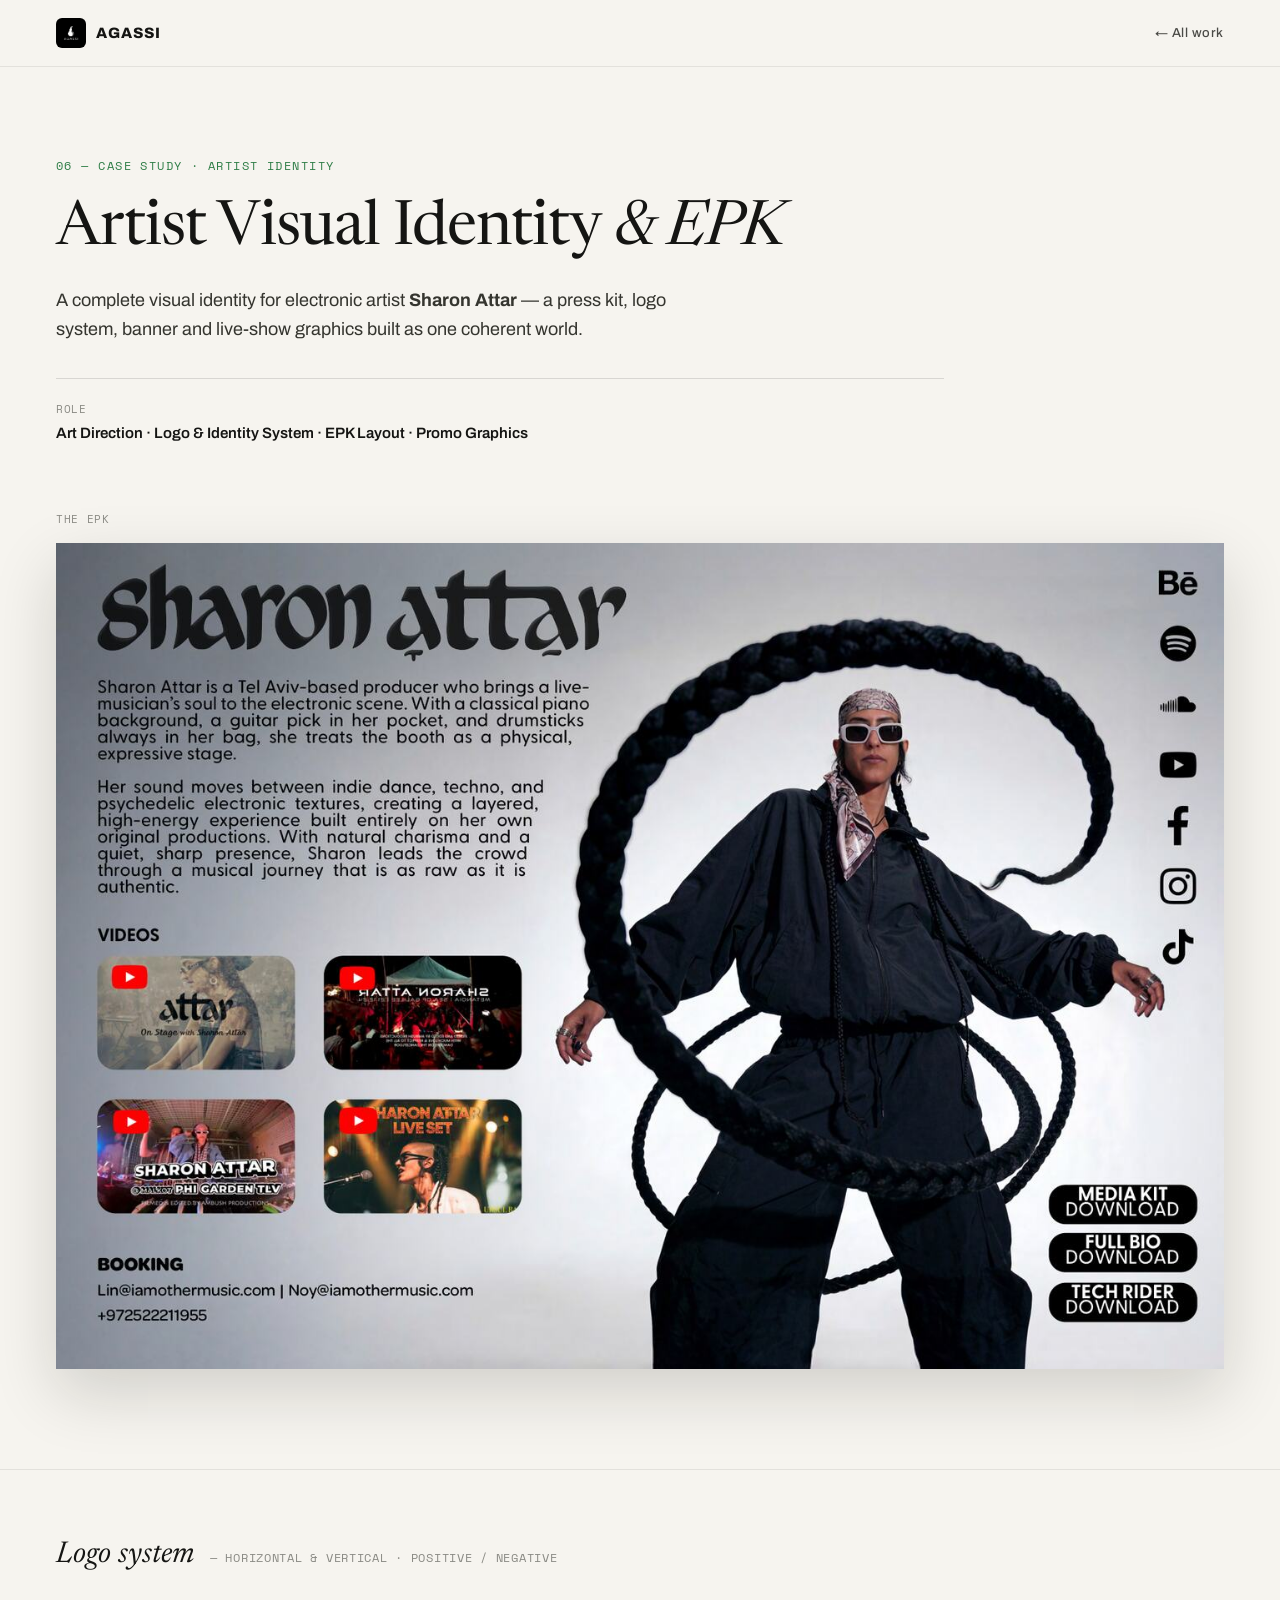
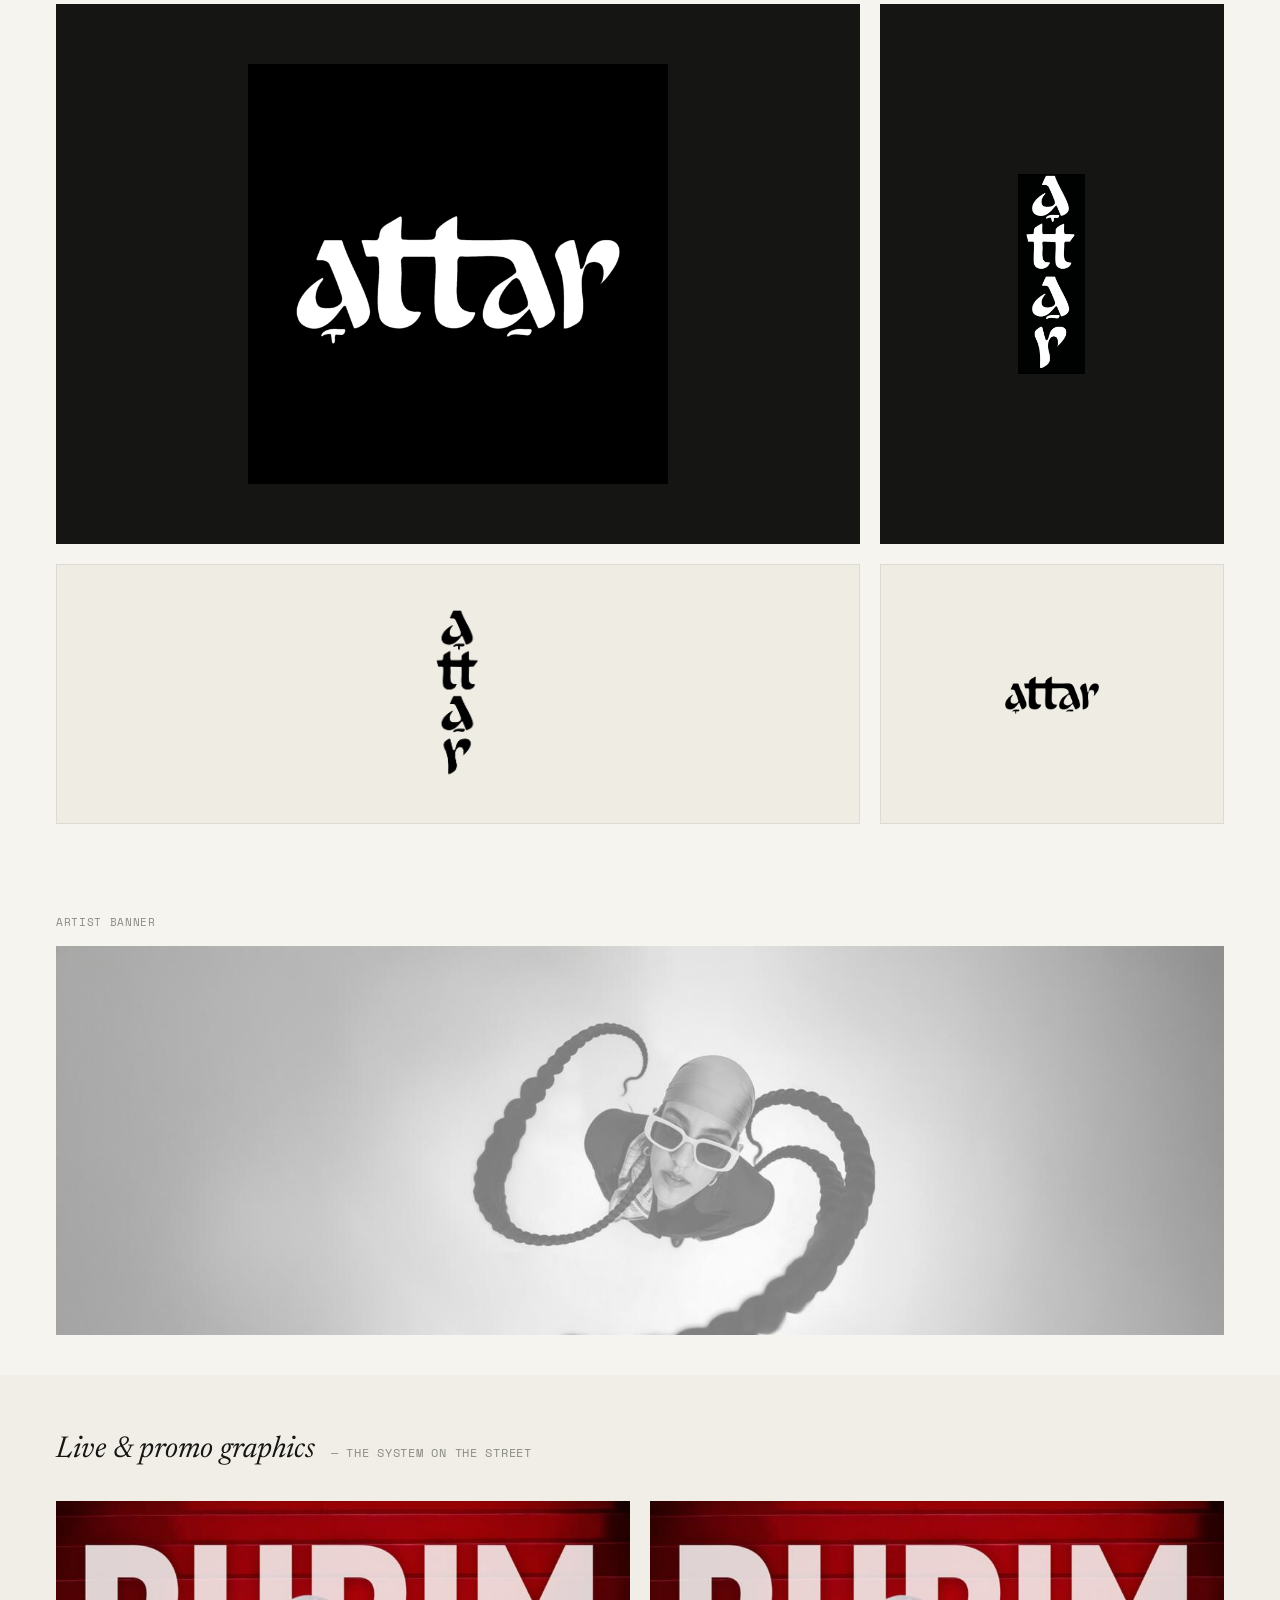
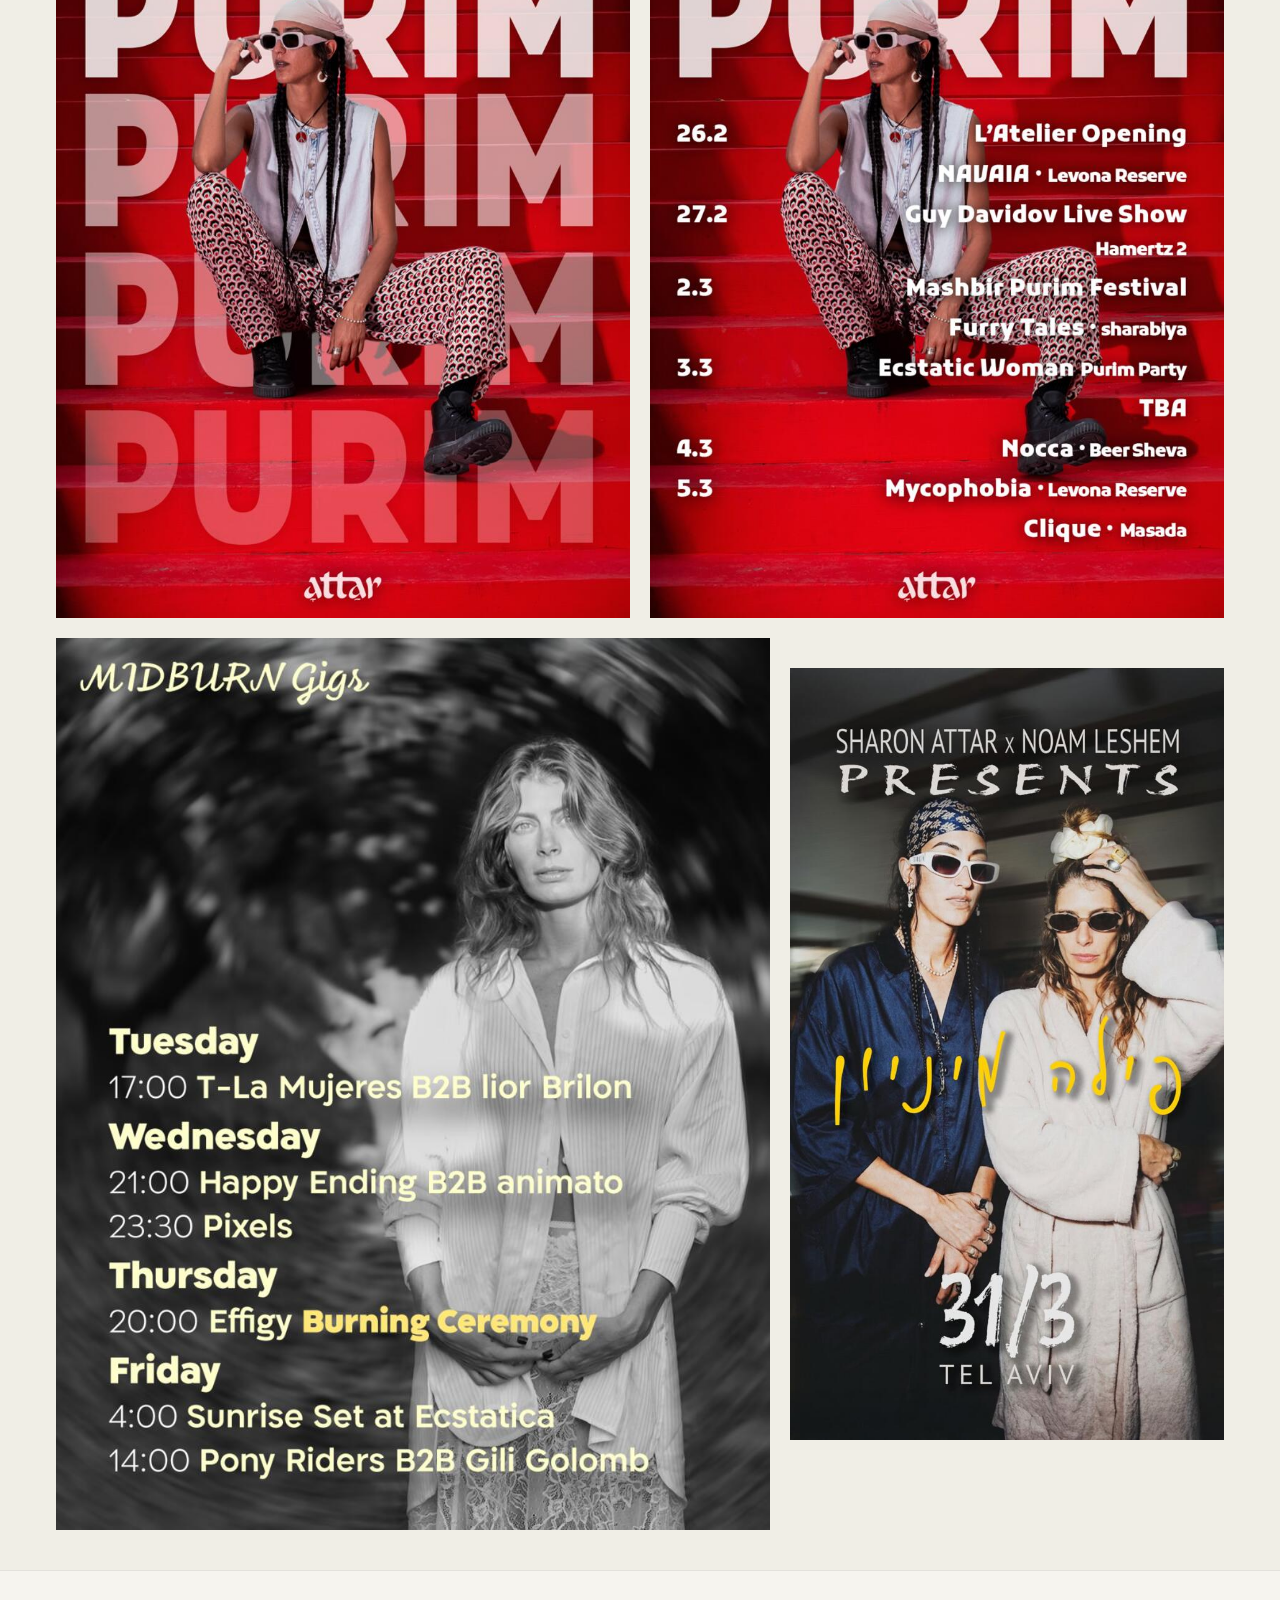
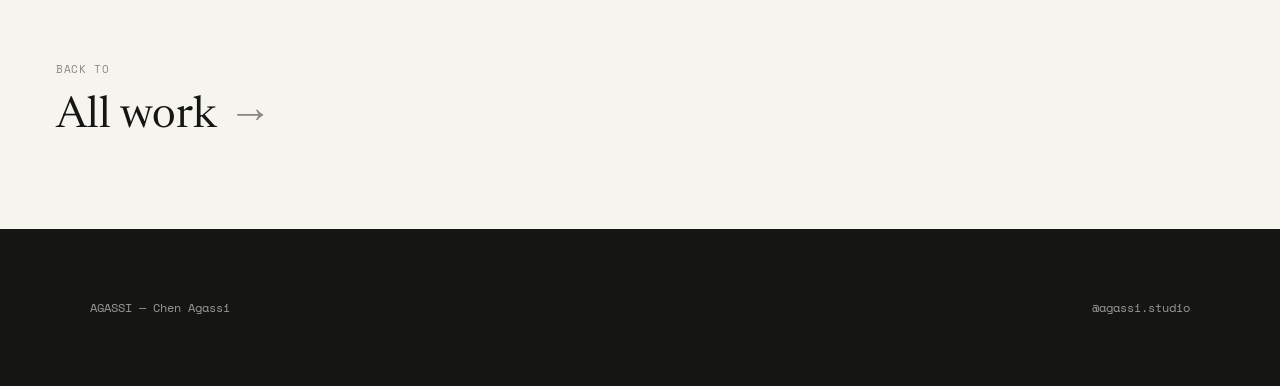
==== artist-epk.html @ 50f13447 "Full site rebuild from approved Claude Design handoff: new multi-page structure (Home, AGASSI World," ====
<!DOCTYPE html>
<html lang="en">
<head>
<meta charset="utf-8">
<meta name="viewport" content="width=device-width, initial-scale=1">
<title>Artist Visual Identity &amp; EPK — AGASSI | Chen Agassi</title>
<meta name="description" content="A complete visual identity for electronic artist Sharon Attar — press kit, logo system, banner and live-show graphics.">
<meta property="og:title" content="Artist Visual Identity & EPK — AGASSI">
<meta property="og:description" content="A complete visual identity for electronic artist Sharon Attar.">
<meta property="og:type" content="website">
<meta property="og:image" content="assets/artist_epk_main.jpg">
<meta name="twitter:card" content="summary_large_image">
<link rel="icon" href="assets/agassi_logo.png">
<link rel="preconnect" href="https://fonts.googleapis.com">
<link rel="preconnect" href="https://fonts.gstatic.com" crossorigin>
<link href="https://fonts.googleapis.com/css2?family=Archivo:wght@400;500;600;700;800&family=Newsreader:ital,opsz,wght@0,6..72,400;0,6..72,500;1,6..72,400;1,6..72,500&family=Space+Mono:wght@400;700&display=swap" rel="stylesheet">
<style>
  * { box-sizing: border-box; }
  html { scroll-behavior: smooth; }
  body { margin: 0; background: #f6f4ef; color: #151513; font-family: 'Archivo', sans-serif; -webkit-font-smoothing: antialiased; }
  a { color: #151513; text-decoration: none; }
  a:hover { color: #2e7d46; }
  img { display: block; max-width: 100%; }

  @media (max-width: 900px) {
    section, .hdr { padding-left: 28px !important; padding-right: 28px !important; }
  }
  @media (max-width: 700px) {
    section, .hdr { padding-left: 20px !important; padding-right: 20px !important; }
    .g { grid-template-columns: 1fr !important; gap: 16px !important; }
    h1 { font-size: clamp(32px, 9vw, 44px) !important; }
  }
</style>
</head>
<body>

<div style="position: relative; width: 100%; overflow-x: hidden; background: #f6f4ef;">
  <div class="hdr" style="position: sticky; top: 0; z-index: 50; display: flex; align-items: center; justify-content: space-between; padding: 18px 56px; background: rgba(246,244,239,0.86); backdrop-filter: blur(6px); border-bottom: 1px solid rgba(0,0,0,0.08);">
    <a href="index.html" style="display: flex; align-items: center; gap: 10px;">
      <img src="assets/agassi_logo.png" alt="AGASSI" style="width: 30px; height: 30px; object-fit: cover; border-radius: 6px;">
      <span style="font-family:'Archivo'; font-weight: 800; font-size: 15px; letter-spacing: 0.06em;">AGASSI</span>
    </a>
    <a href="index.html" style="font-family:'Archivo'; font-size: 13px; font-weight:500; letter-spacing: 0.04em; color: #4a4a46;">← All work</a>
  </div>

  <!-- TITLE -->
  <section style="padding: 90px 56px 50px; max-width: 1000px;">
    <div style="font-family:'Space Mono',monospace; font-size: 12px; letter-spacing: 0.12em; text-transform: uppercase; color: #2e7d46; margin-bottom: 24px;">06 — Case Study · Artist Identity</div>
    <h1 style="margin: 0 0 26px; font-family:'Newsreader',serif; font-size: 62px; line-height: 1.0; font-weight: 400; letter-spacing: -0.015em;">Artist Visual Identity <span style="font-style:italic;">&amp; EPK</span></h1>
    <p style="font-family:'Archivo'; font-size: 18px; line-height: 1.6; color: #35352f; max-width: 640px; margin: 0 0 34px; font-weight:400;">A complete visual identity for electronic artist <strong style="font-weight:700;">Sharon Attar</strong> — a press kit, logo system, banner and live-show graphics built as one coherent world.</p>
    <div style="border-top: 1px solid rgba(0,0,0,0.12); padding-top: 22px;">
      <div style="font-family:'Space Mono',monospace; font-size: 11px; color: #8a8a84; letter-spacing:.06em; margin-bottom: 8px;">ROLE</div>
      <div style="font-family:'Archivo'; font-size: 15px; font-weight:600;">Art Direction · Logo &amp; Identity System · EPK Layout · Promo Graphics</div>
    </div>
  </section>

  <!-- EPK — MAIN ASSET -->
  <section style="padding: 20px 56px 40px;">
    <div style="font-family:'Space Mono',monospace; font-size: 11px; color:#8a8a84; letter-spacing:.06em; margin-bottom: 16px;">THE EPK</div>
    <img src="assets/artist_epk_main.jpg" alt="Sharon Attar EPK" style="width: 100%; box-shadow: 0 24px 60px rgba(20,20,15,0.16);">
  </section>

  <!-- LOGO SYSTEM -->
  <section style="padding: 70px 56px 40px; border-top: 1px solid rgba(0,0,0,0.08); margin-top: 60px;">
    <div style="display:flex; align-items:baseline; gap:16px; margin-bottom: 34px;">
      <div style="font-family:'Newsreader',serif; font-style:italic; font-size: 30px; color:#151513;">Logo system</div>
      <div style="font-family:'Space Mono',monospace; font-size: 12px; color:#8a8a84; letter-spacing:.06em;">— HORIZONTAL &amp; VERTICAL · POSITIVE / NEGATIVE</div>
    </div>
    <div class="g" style="display: grid; grid-template-columns: 1.4fr 0.6fr; gap: 20px;">
      <div style="background:#151513; display:flex; align-items:center; justify-content:center; padding:60px; min-height:260px;">
        <img src="assets/artist_logo_h_white.png" alt="Attar logo — white on black" style="width: 62%; max-width: 420px;">
      </div>
      <div style="background:#151513; display:flex; align-items:center; justify-content:center; padding:44px; min-height:260px;">
        <img src="assets/artist_logo_v_white.png" alt="Attar logo vertical — white on black" style="height: 200px;">
      </div>
      <div style="background:#efece4; border:1px solid rgba(0,0,0,0.08); display:flex; align-items:center; justify-content:center; padding:44px; min-height:220px;">
        <img src="assets/artist_logo_v_black.png" alt="Attar logo vertical — black" style="height: 170px;">
      </div>
      <div style="background:#efece4; border:1px solid rgba(0,0,0,0.08); display:flex; align-items:center; justify-content:center; padding:60px; min-height:220px;">
        <img src="assets/artist_logo_h_black.png" alt="Attar logo — black" style="width: 55%; max-width: 360px;">
      </div>
    </div>
  </section>

  <!-- BANNER -->
  <section style="padding: 50px 56px 40px;">
    <div style="font-family:'Space Mono',monospace; font-size: 11px; color:#8a8a84; letter-spacing:.06em; margin-bottom: 16px;">ARTIST BANNER</div>
    <img src="assets/artist_banner.jpg" alt="Sharon Attar banner" style="width: 100%;">
  </section>

  <!-- GIG GRAPHICS -->
  <section style="padding: 60px 56px 40px; background:#f0eee6;">
    <div style="display:flex; align-items:baseline; gap:16px; margin-bottom: 36px;">
      <div style="font-family:'Newsreader',serif; font-style:italic; font-size: 30px; color:#151513;">Live &amp; promo graphics</div>
      <div style="font-family:'Space Mono',monospace; font-size: 12px; color:#8a8a84; letter-spacing:.06em;">— THE SYSTEM ON THE STREET</div>
    </div>
    <!-- Purim pair (key visual + its schedule) -->
    <div class="g" style="display: grid; grid-template-columns: 1fr 1fr; gap: 20px; margin-bottom: 20px;">
      <img src="assets/artist_purim_key.jpg" alt="Purim key visual" style="width: 100%; aspect-ratio:4/5; object-fit: cover;">
      <img src="assets/artist_purim_schedule.jpg" alt="Purim gigs schedule" style="width: 100%; aspect-ratio:4/5; object-fit: cover;">
    </div>
    <!-- Midburn (b&w) + Noam Leshem (story 9:16), different scale -->
    <div class="g" style="display: grid; grid-template-columns: 1.15fr 0.7fr; gap: 20px; align-items: start;">
      <img src="assets/artist_midburn_schedule.jpg" alt="Midburn gigs schedule" style="width: 100%; aspect-ratio:4/5; object-fit: cover;">
      <img src="assets/artist_noam_poster.jpg" alt="Sharon Attar × Noam Leshem poster" style="width: 100%; aspect-ratio:9/16; object-fit: cover; margin-top: 30px;">
    </div>
  </section>

  <a href="index.html" style="display:block; padding: 90px 56px; border-top: 1px solid rgba(0,0,0,0.08);">
    <div style="display:flex; align-items:center; justify-content:space-between; flex-wrap:wrap; gap:16px;">
      <div><div style="font-family:'Space Mono',monospace; font-size:11px; color:#8a8a84; letter-spacing:.06em; margin-bottom:10px;">BACK TO</div><div style="font-family:'Newsreader',serif; font-size:44px; color:#151513;">All work <span style="font-style:italic; color:#8a8a84;">→</span></div></div>
    </div>
  </a>
  <section style="padding: 70px 56px; background:#151513; color:#f6f4ef;">
    <div style="max-width:1100px; margin:0 auto; display: flex; justify-content: space-between; align-items: center; font-family:'Space Mono',monospace; font-size: 12px; color: #9a9a92; flex-wrap: wrap; gap: 12px;"><span>AGASSI — Chen Agassi</span><a href="https://www.instagram.com/agassi.studio/" target="_blank" rel="noopener" style="color:#9a9a92;">@agassi.studio</a></div>
  </section>
</div>
</body>
</html>
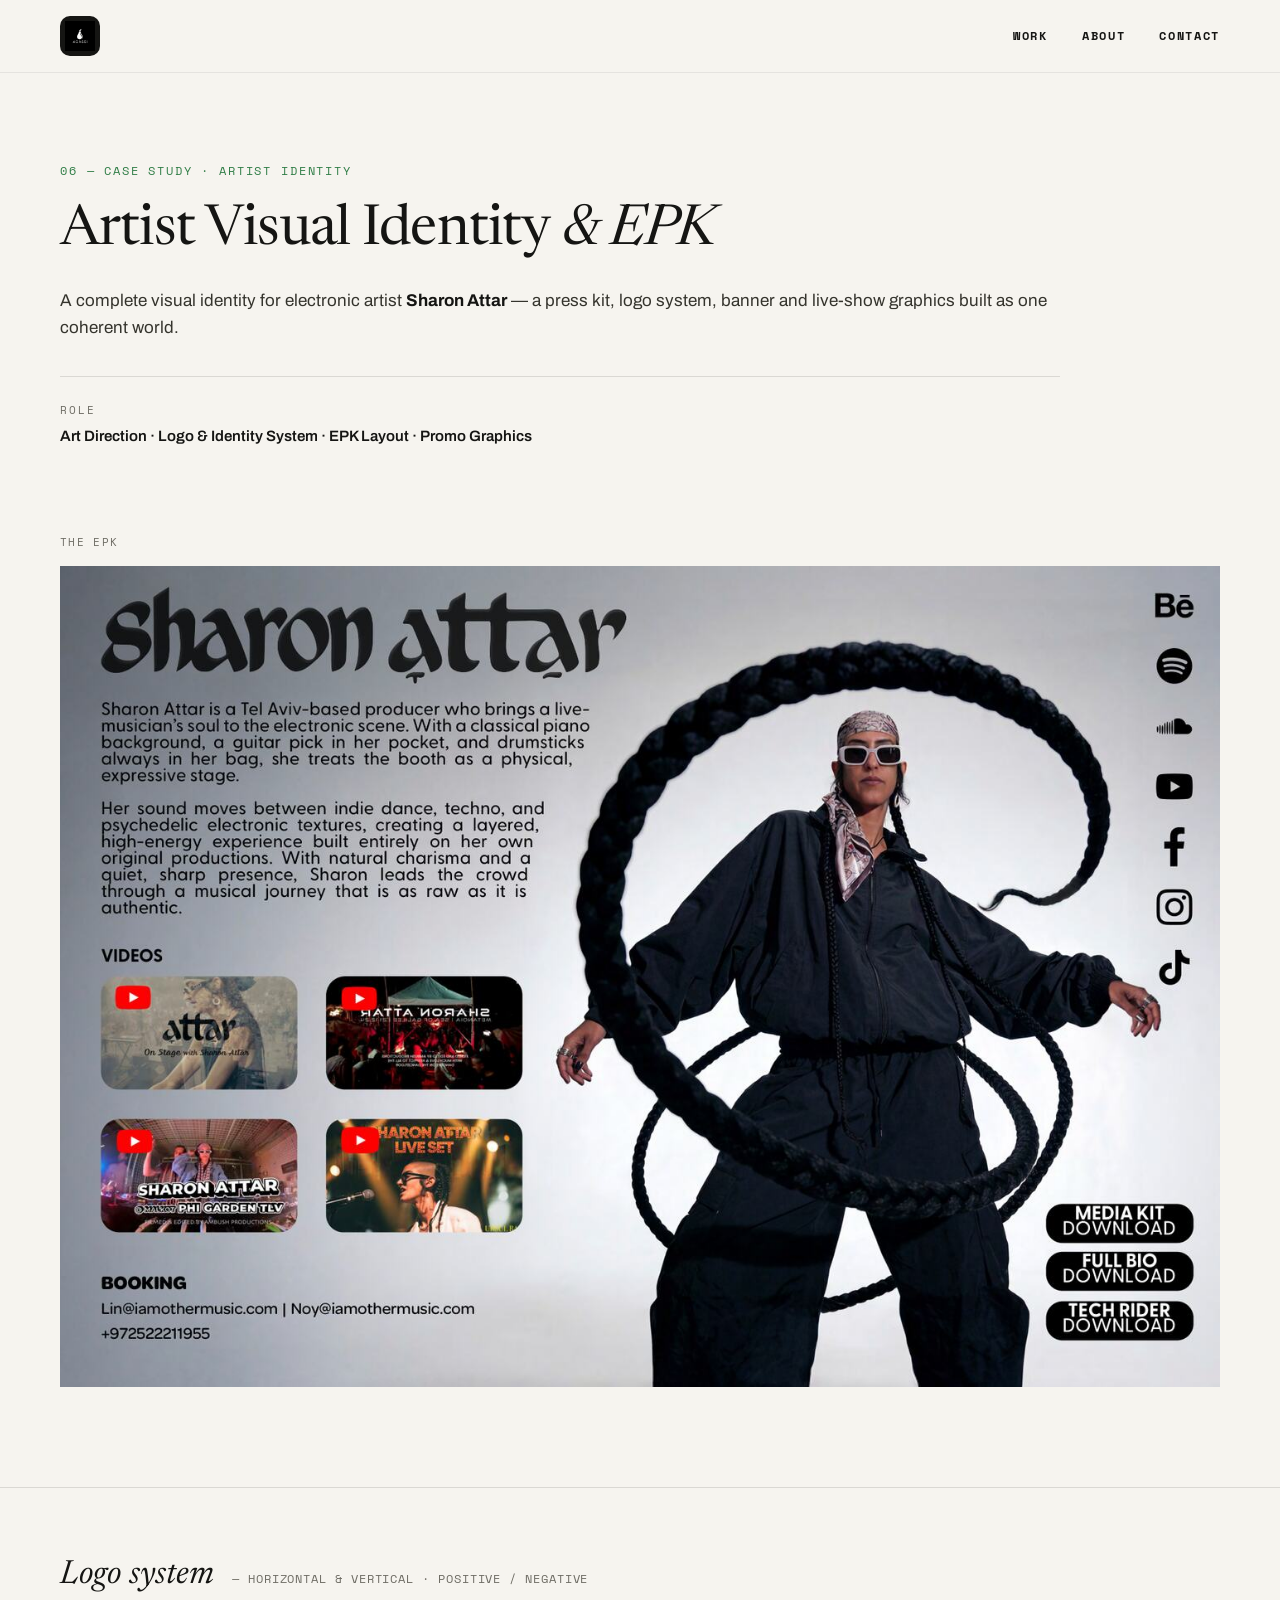
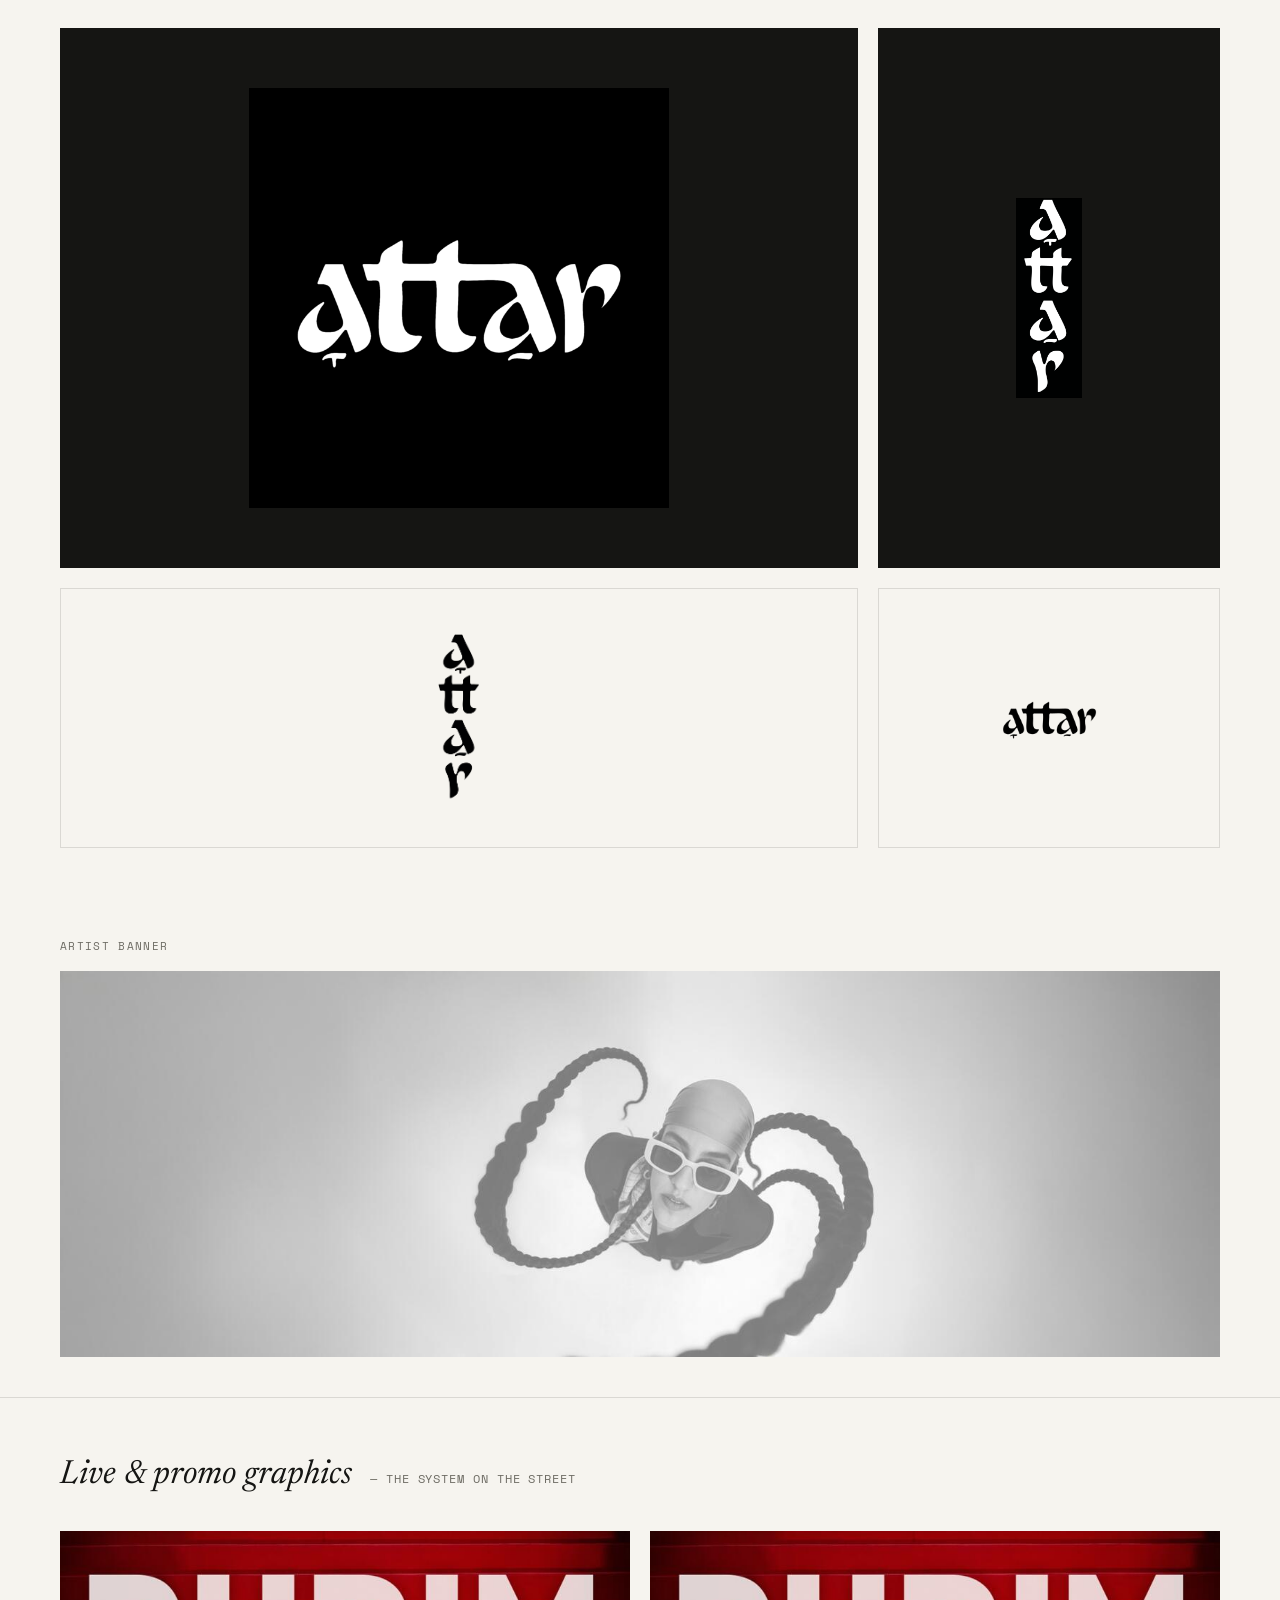
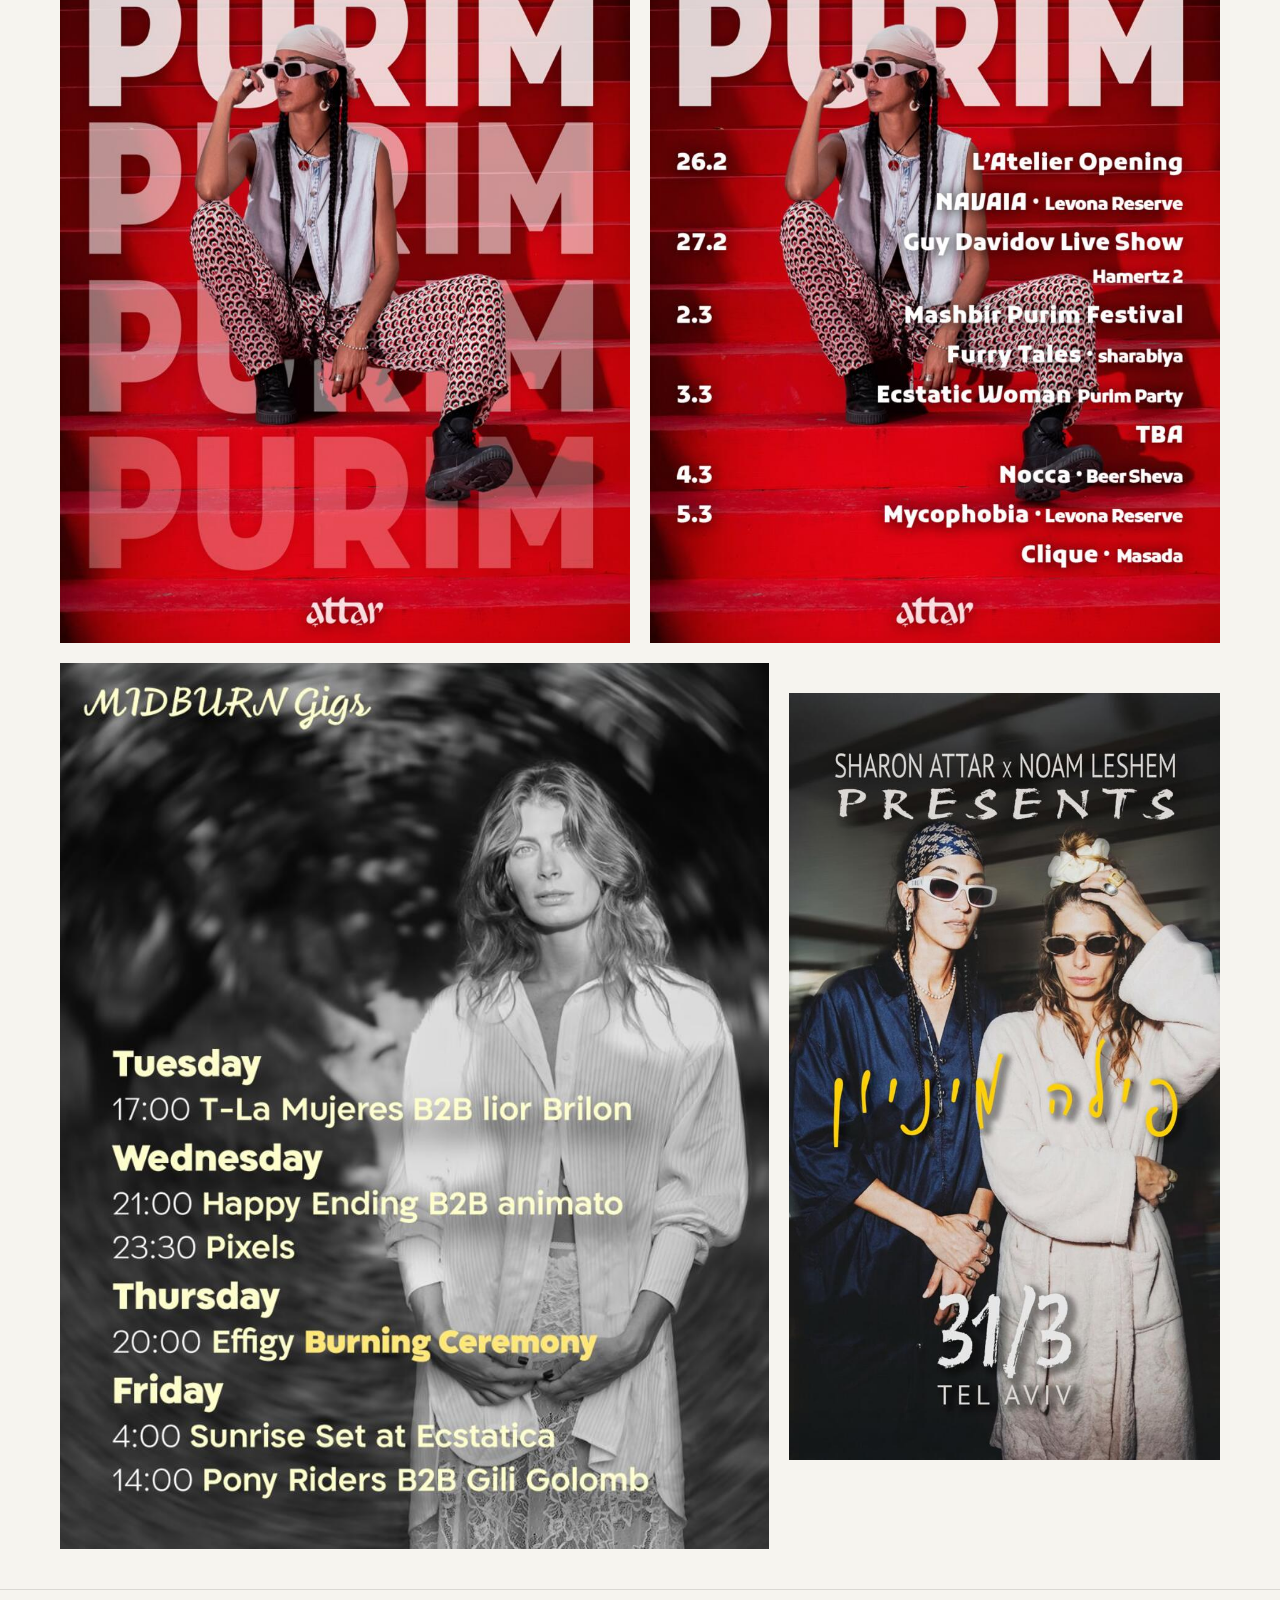
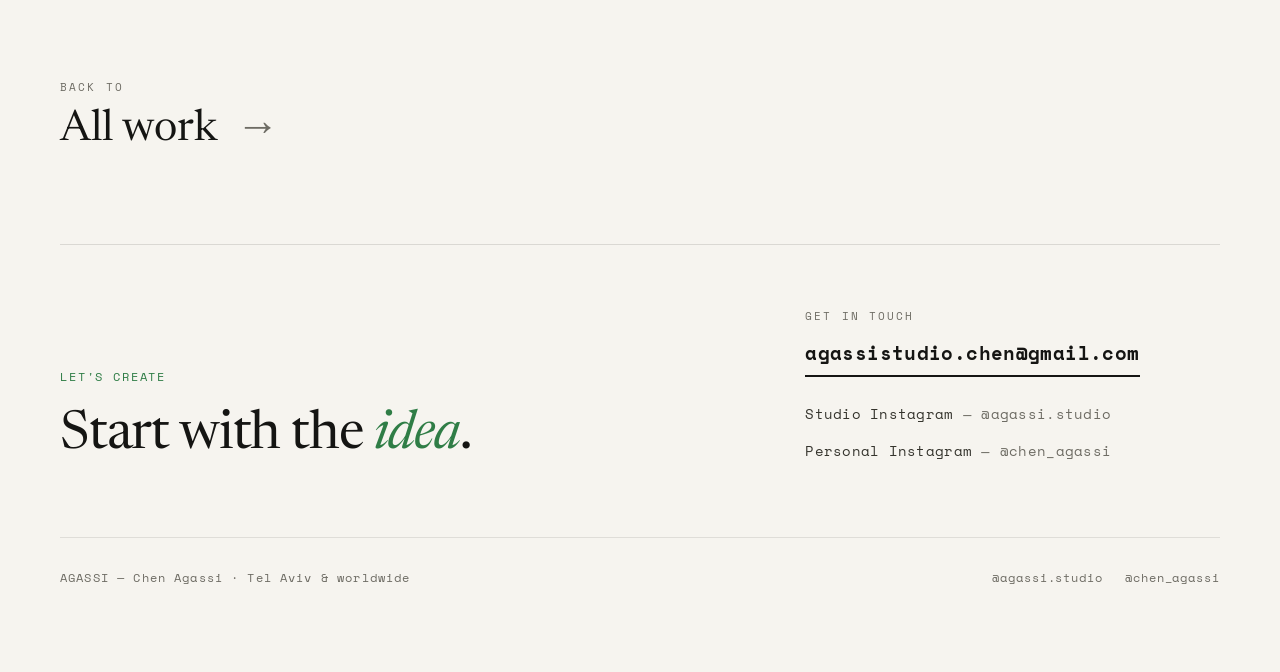
==== commit 302c8a12: "AGASSI final redesign: approved homepage + unified design system across all project pages - New shar" ====
--- a/artist-epk.html
+++ b/artist-epk.html
@@ -2,118 +2,155 @@
 <html lang="en">
 <head>
 <meta charset="utf-8">
-<meta name="viewport" content="width=device-width, initial-scale=1">
+<meta name="viewport" content="width=device-width, initial-scale=1, viewport-fit=cover">
 <title>Artist Visual Identity &amp; EPK — AGASSI | Chen Agassi</title>
 <meta name="description" content="A complete visual identity for electronic artist Sharon Attar — press kit, logo system, banner and live-show graphics.">
-<meta property="og:title" content="Artist Visual Identity & EPK — AGASSI">
+<meta name="theme-color" content="#f6f4ef">
+<meta property="og:type" content="website">
+<meta property="og:site_name" content="AGASSI">
+<meta property="og:title" content="Artist Visual Identity &amp; EPK — AGASSI">
 <meta property="og:description" content="A complete visual identity for electronic artist Sharon Attar.">
-<meta property="og:type" content="website">
 <meta property="og:image" content="assets/artist_epk_main.jpg">
 <meta name="twitter:card" content="summary_large_image">
-<link rel="icon" href="assets/agassi_logo.png">
+<link rel="icon" type="image/png" sizes="32x32" href="assets/favicon-32.png">
+<link rel="apple-touch-icon" href="assets/apple-touch-icon.png">
 <link rel="preconnect" href="https://fonts.googleapis.com">
 <link rel="preconnect" href="https://fonts.gstatic.com" crossorigin>
-<link href="https://fonts.googleapis.com/css2?family=Archivo:wght@400;500;600;700;800&family=Newsreader:ital,opsz,wght@0,6..72,400;0,6..72,500;1,6..72,400;1,6..72,500&family=Space+Mono:wght@400;700&display=swap" rel="stylesheet">
+<link rel="stylesheet" href="https://fonts.googleapis.com/css2?family=Archivo:wght@400;500;600;700;900&family=Newsreader:ital,opsz,wght@0,6..72,400;0,6..72,500;1,6..72,400;1,6..72,500&family=Space+Mono:wght@400;700&display=swap">
+<link rel="stylesheet" href="css/agassi.css">
 <style>
-  * { box-sizing: border-box; }
-  html { scroll-behavior: smooth; }
-  body { margin: 0; background: #f6f4ef; color: #151513; font-family: 'Archivo', sans-serif; -webkit-font-smoothing: antialiased; }
-  a { color: #151513; text-decoration: none; }
-  a:hover { color: #2e7d46; }
-  img { display: block; max-width: 100%; }
-
-  @media (max-width: 900px) {
-    section, .hdr { padding-left: 28px !important; padding-right: 28px !important; }
-  }
-  @media (max-width: 700px) {
-    section, .hdr { padding-left: 20px !important; padding-right: 20px !important; }
-    .g { grid-template-columns: 1fr !important; gap: 16px !important; }
-    h1 { font-size: clamp(32px, 9vw, 44px) !important; }
-  }
+.epk-head{padding-bottom:50px}
+.epk-head .wrap > *{max-width:1000px}
+.epk-main{padding-top:20px;padding-bottom:40px}
+.epk-main .slot-label{margin-bottom:16px}
+.logos{padding-top:70px;padding-bottom:40px;border-top:1px solid var(--hair);margin-top:60px}
+.logo-grid{grid-template-columns:1.4fr .6fr;align-items:stretch}
+.tile{display:flex;align-items:center;justify-content:center;min-height:260px;padding:60px}
+.tile--ink{background:var(--ink)}
+.tile--light{border:1px solid var(--hair);min-height:220px;padding:44px}
+.tile--v{padding:44px}
+.banner{padding-top:50px;padding-bottom:40px}
+.banner .slot-label{margin-bottom:16px}
+.gigs{padding-top:60px;padding-bottom:40px;border-top:1px solid var(--hair)}
+.gig-a{grid-template-columns:1fr 1fr;margin-bottom:20px}
+.gig-b{grid-template-columns:1.15fr .7fr}
+.ar-45{aspect-ratio:4/5}.ar-916{aspect-ratio:9/16}
+@media (max-width:767px){
+  .logos{margin-top:24px;padding-top:56px}
+  .tile{min-height:200px;padding:40px}
+  .tile img.lh{width:70% !important}
+  .tile img.lv{height:150px !important}
+}
 </style>
 </head>
 <body>
+<a class="skip" href="#main">Skip to content</a>
+<header class="site-header pad">
+  <a href="index.html" aria-label="AGASSI — home">
+    <span class="logo-chip"><img src="assets/agassi_logo_primary.png" alt="" width="30" height="30"></span>
+  </a>
+  <nav class="nav" aria-label="Primary">
+    <a href="index.html#work">Work</a>
+    <a href="index.html#about">About</a>
+    <a href="#contact">Contact</a>
+  </nav>
+</header>
+<main id="main">
+<section class="ph epk-head pad" aria-labelledby="p-title">
+  <div class="wrap">
+    <p class="eyebrow" style="margin-bottom:24px">06 — Case Study · Artist Identity</p>
+    <h1 id="p-title" class="p-h1 p-h1--sm" style="margin-bottom:26px">Artist Visual Identity <em>&amp; EPK</em></h1>
+    <p class="p-intro">A complete visual identity for electronic artist <strong>Sharon Attar</strong> — a press kit, logo system, banner and live-show graphics built as one coherent world.</p>
+    <dl class="p-facts">
+      <div><dt class="label">Role</dt><dd class="v">Art Direction · Logo &amp; Identity System · EPK Layout · Promo Graphics</dd></div>
+    </dl>
+  </div>
+</section>
 
-<div style="position: relative; width: 100%; overflow-x: hidden; background: #f6f4ef;">
-  <div class="hdr" style="position: sticky; top: 0; z-index: 50; display: flex; align-items: center; justify-content: space-between; padding: 18px 56px; background: rgba(246,244,239,0.86); backdrop-filter: blur(6px); border-bottom: 1px solid rgba(0,0,0,0.08);">
-    <a href="index.html" style="display: flex; align-items: center; gap: 10px;">
-      <img src="assets/agassi_logo.png" alt="AGASSI" style="width: 30px; height: 30px; object-fit: cover; border-radius: 6px;">
-      <span style="font-family:'Archivo'; font-weight: 800; font-size: 15px; letter-spacing: 0.06em;">AGASSI</span>
-    </a>
-    <a href="index.html" style="font-family:'Archivo'; font-size: 13px; font-weight:500; letter-spacing: 0.04em; color: #4a4a46;">← All work</a>
+<section class="epk-main pad" aria-labelledby="epk-l">
+  <div class="wrap">
+    <h2 id="epk-l" class="meta slot-label">The EPK</h2>
+    <img class="cover" src="assets/artist_epk_main.jpg" srcset="assets/artist_epk_main-800w.jpg 800w, assets/artist_epk_main.jpg 1400w" sizes="(max-width:1560px) 100vw, 1560px" width="1400" height="990" alt="Sharon Attar EPK" fetchpriority="high">
   </div>
+</section>
 
-  <!-- TITLE -->
-  <section style="padding: 90px 56px 50px; max-width: 1000px;">
-    <div style="font-family:'Space Mono',monospace; font-size: 12px; letter-spacing: 0.12em; text-transform: uppercase; color: #2e7d46; margin-bottom: 24px;">06 — Case Study · Artist Identity</div>
-    <h1 style="margin: 0 0 26px; font-family:'Newsreader',serif; font-size: 62px; line-height: 1.0; font-weight: 400; letter-spacing: -0.015em;">Artist Visual Identity <span style="font-style:italic;">&amp; EPK</span></h1>
-    <p style="font-family:'Archivo'; font-size: 18px; line-height: 1.6; color: #35352f; max-width: 640px; margin: 0 0 34px; font-weight:400;">A complete visual identity for electronic artist <strong style="font-weight:700;">Sharon Attar</strong> — a press kit, logo system, banner and live-show graphics built as one coherent world.</p>
-    <div style="border-top: 1px solid rgba(0,0,0,0.12); padding-top: 22px;">
-      <div style="font-family:'Space Mono',monospace; font-size: 11px; color: #8a8a84; letter-spacing:.06em; margin-bottom: 8px;">ROLE</div>
-      <div style="font-family:'Archivo'; font-size: 15px; font-weight:600;">Art Direction · Logo &amp; Identity System · EPK Layout · Promo Graphics</div>
+<section class="logos pad" aria-labelledby="logo-l">
+  <div class="wrap">
+    <div class="ch-head" style="margin-bottom:34px">
+      <h2 id="logo-l" class="ch-title">Logo system</h2>
+      <p class="ch-meta">— Horizontal &amp; vertical · Positive / Negative</p>
     </div>
-  </section>
+    <div class="g logo-grid">
+      <div class="tile tile--ink"><img class="lh" src="assets/artist_logo_h_white.png" width="700" height="700" alt="Attar logo — white on black" style="width:62%;max-width:420px" loading="lazy" decoding="async"></div>
+      <div class="tile tile--ink tile--v"><img class="lv" src="assets/artist_logo_v_white.png" width="500" height="1501" alt="Attar logo vertical — white on black" style="height:200px;width:auto" loading="lazy" decoding="async"></div>
+      <div class="tile tile--light"><img class="lv" src="assets/artist_logo_v_black.png" width="500" height="1501" alt="Attar logo vertical — black" style="height:170px;width:auto" loading="lazy" decoding="async"></div>
+      <div class="tile tile--light" style="padding:60px"><img class="lh" src="assets/artist_logo_h_black.png" width="700" height="700" alt="Attar logo — black" style="width:55%;max-width:360px" loading="lazy" decoding="async"></div>
+    </div>
+  </div>
+</section>
 
-  <!-- EPK — MAIN ASSET -->
-  <section style="padding: 20px 56px 40px;">
-    <div style="font-family:'Space Mono',monospace; font-size: 11px; color:#8a8a84; letter-spacing:.06em; margin-bottom: 16px;">THE EPK</div>
-    <img src="assets/artist_epk_main.jpg" alt="Sharon Attar EPK" style="width: 100%; box-shadow: 0 24px 60px rgba(20,20,15,0.16);">
-  </section>
+<section class="banner pad" aria-labelledby="banner-l">
+  <div class="wrap">
+    <h2 id="banner-l" class="meta slot-label">Artist Banner</h2>
+    <img class="cover" src="assets/artist_banner.jpg" width="1600" height="533" alt="Sharon Attar banner" loading="lazy" decoding="async">
+  </div>
+</section>
 
-  <!-- LOGO SYSTEM -->
-  <section style="padding: 70px 56px 40px; border-top: 1px solid rgba(0,0,0,0.08); margin-top: 60px;">
-    <div style="display:flex; align-items:baseline; gap:16px; margin-bottom: 34px;">
-      <div style="font-family:'Newsreader',serif; font-style:italic; font-size: 30px; color:#151513;">Logo system</div>
-      <div style="font-family:'Space Mono',monospace; font-size: 12px; color:#8a8a84; letter-spacing:.06em;">— HORIZONTAL &amp; VERTICAL · POSITIVE / NEGATIVE</div>
+<section class="gigs pad" aria-labelledby="gigs-l">
+  <div class="wrap">
+    <div class="ch-head" style="margin-bottom:36px">
+      <h2 id="gigs-l" class="ch-title">Live &amp; promo graphics</h2>
+      <p class="ch-meta">— The system on the street</p>
     </div>
-    <div class="g" style="display: grid; grid-template-columns: 1.4fr 0.6fr; gap: 20px;">
-      <div style="background:#151513; display:flex; align-items:center; justify-content:center; padding:60px; min-height:260px;">
-        <img src="assets/artist_logo_h_white.png" alt="Attar logo — white on black" style="width: 62%; max-width: 420px;">
+    <div class="g gig-a">
+      <img class="cover ar-45" src="assets/artist_purim_key.jpg" width="800" height="1000" alt="Purim key visual" loading="lazy" decoding="async">
+      <img class="cover ar-45" src="assets/artist_purim_schedule.jpg" width="800" height="1000" alt="Purim gigs schedule" loading="lazy" decoding="async">
+    </div>
+    <div class="g gig-b">
+      <img class="cover ar-45" src="assets/artist_midburn_schedule.jpg" width="900" height="1125" alt="Midburn gigs schedule" loading="lazy" decoding="async">
+      <img class="cover ar-916 off" style="--mt:30px" src="assets/artist_noam_poster.jpg" width="700" height="1244" alt="Sharon Attar × Noam Leshem poster" loading="lazy" decoding="async">
+    </div>
+  </div>
+</section>
+
+<a href="index.html" class="next pad">
+  <div class="wrap next-row">
+    <div>
+      <p class="label">Back to</p>
+      <p class="next-title">All work <span class="arrow" aria-hidden="true">→</span></p>
+    </div>
+    
+  </div>
+</a>
+<section id="contact" class="contact contact--compact pad" aria-labelledby="contact-title">
+  <div class="wrap">
+    <div class="contact-grid">
+      <div>
+        <p class="eyebrow">Let's Create</p>
+        <h2 id="contact-title" class="contact-title">Start with the <span class="accent">idea</span>.</h2>
       </div>
-      <div style="background:#151513; display:flex; align-items:center; justify-content:center; padding:44px; min-height:260px;">
-        <img src="assets/artist_logo_v_white.png" alt="Attar logo vertical — white on black" style="height: 200px;">
-      </div>
-      <div style="background:#efece4; border:1px solid rgba(0,0,0,0.08); display:flex; align-items:center; justify-content:center; padding:44px; min-height:220px;">
-        <img src="assets/artist_logo_v_black.png" alt="Attar logo vertical — black" style="height: 170px;">
-      </div>
-      <div style="background:#efece4; border:1px solid rgba(0,0,0,0.08); display:flex; align-items:center; justify-content:center; padding:60px; min-height:220px;">
-        <img src="assets/artist_logo_h_black.png" alt="Attar logo — black" style="width: 55%; max-width: 360px;">
+      <div>
+        <p class="label">Get in touch</p>
+        <a href="mailto:agassistudio.chen@gmail.com" class="email">agassistudio.chen@gmail.com</a>
+        <div class="socials">
+          <a href="https://www.instagram.com/agassi.studio/" target="_blank" rel="noopener">Studio Instagram <span>— @agassi.studio</span></a>
+          <a href="https://www.instagram.com/chen_agassi/" target="_blank" rel="noopener">Personal Instagram <span>— @chen_agassi</span></a>
+        </div>
       </div>
     </div>
-  </section>
-
-  <!-- BANNER -->
-  <section style="padding: 50px 56px 40px;">
-    <div style="font-family:'Space Mono',monospace; font-size: 11px; color:#8a8a84; letter-spacing:.06em; margin-bottom: 16px;">ARTIST BANNER</div>
-    <img src="assets/artist_banner.jpg" alt="Sharon Attar banner" style="width: 100%;">
-  </section>
-
-  <!-- GIG GRAPHICS -->
-  <section style="padding: 60px 56px 40px; background:#f0eee6;">
-    <div style="display:flex; align-items:baseline; gap:16px; margin-bottom: 36px;">
-      <div style="font-family:'Newsreader',serif; font-style:italic; font-size: 30px; color:#151513;">Live &amp; promo graphics</div>
-      <div style="font-family:'Space Mono',monospace; font-size: 12px; color:#8a8a84; letter-spacing:.06em;">— THE SYSTEM ON THE STREET</div>
+  </div>
+</section>
+</main>
+<footer class="site-footer pad">
+  <div class="wrap">
+    <div class="footer">
+      <span>AGASSI — Chen Agassi · Tel Aviv &amp; worldwide</span>
+      <nav aria-label="Social">
+        <a href="https://www.instagram.com/agassi.studio/" target="_blank" rel="noopener">@agassi.studio</a>
+        <a href="https://www.instagram.com/chen_agassi/" target="_blank" rel="noopener">@chen_agassi</a>
+      </nav>
     </div>
-    <!-- Purim pair (key visual + its schedule) -->
-    <div class="g" style="display: grid; grid-template-columns: 1fr 1fr; gap: 20px; margin-bottom: 20px;">
-      <img src="assets/artist_purim_key.jpg" alt="Purim key visual" style="width: 100%; aspect-ratio:4/5; object-fit: cover;">
-      <img src="assets/artist_purim_schedule.jpg" alt="Purim gigs schedule" style="width: 100%; aspect-ratio:4/5; object-fit: cover;">
-    </div>
-    <!-- Midburn (b&w) + Noam Leshem (story 9:16), different scale -->
-    <div class="g" style="display: grid; grid-template-columns: 1.15fr 0.7fr; gap: 20px; align-items: start;">
-      <img src="assets/artist_midburn_schedule.jpg" alt="Midburn gigs schedule" style="width: 100%; aspect-ratio:4/5; object-fit: cover;">
-      <img src="assets/artist_noam_poster.jpg" alt="Sharon Attar × Noam Leshem poster" style="width: 100%; aspect-ratio:9/16; object-fit: cover; margin-top: 30px;">
-    </div>
-  </section>
-
-  <a href="index.html" style="display:block; padding: 90px 56px; border-top: 1px solid rgba(0,0,0,0.08);">
-    <div style="display:flex; align-items:center; justify-content:space-between; flex-wrap:wrap; gap:16px;">
-      <div><div style="font-family:'Space Mono',monospace; font-size:11px; color:#8a8a84; letter-spacing:.06em; margin-bottom:10px;">BACK TO</div><div style="font-family:'Newsreader',serif; font-size:44px; color:#151513;">All work <span style="font-style:italic; color:#8a8a84;">→</span></div></div>
-    </div>
-  </a>
-  <section style="padding: 70px 56px; background:#151513; color:#f6f4ef;">
-    <div style="max-width:1100px; margin:0 auto; display: flex; justify-content: space-between; align-items: center; font-family:'Space Mono',monospace; font-size: 12px; color: #9a9a92; flex-wrap: wrap; gap: 12px;"><span>AGASSI — Chen Agassi</span><a href="https://www.instagram.com/agassi.studio/" target="_blank" rel="noopener" style="color:#9a9a92;">@agassi.studio</a></div>
-  </section>
-</div>
+  </div>
+</footer>
 </body>
 </html>
--- a/css/agassi.css
+++ b/css/agassi.css
@@ -0,0 +1,302 @@
+/* =====================================================================
+   AGASSI — shared design system
+   One stylesheet for all seven pages. Values follow the approved
+   Claude Design handoff (README §3–§12). Page-specific rhythm lives in a
+   small <style> block on each project page.
+   ===================================================================== */
+
+/* ---------- Tokens (§12) ---------- */
+:root{
+  --canvas:#f6f4ef; --ink:#151513; --body:#35342d; --body-muted:#46453d;
+  --secondary:#55544b; --micro:#6e6c64; --green:#2f7d46;
+  --hair-strong:rgba(20,20,15,.3); --hair:rgba(20,20,15,.12);
+  --hair-faint:rgba(20,20,15,.1); --hair-header:rgba(20,20,15,.07);
+  --header-bg:rgba(246,244,239,.86);
+  --f-sans:'Archivo',system-ui,-apple-system,'Helvetica Neue',Arial,sans-serif;
+  --f-serif:'Newsreader',Georgia,'Times New Roman',serif;
+  --f-mono:'Space Mono',ui-monospace,Menlo,Consolas,monospace;
+  --gutter:60px; --max:1440px;
+  --ease:cubic-bezier(.2,.7,.2,1);
+}
+
+/* ---------- Base ---------- */
+*,*::before,*::after{box-sizing:border-box}
+html{scroll-behavior:smooth;-webkit-text-size-adjust:100%;text-size-adjust:100%}
+body{margin:0;background:var(--canvas);color:var(--ink);font-family:var(--f-sans);-webkit-font-smoothing:antialiased;overflow-x:hidden}
+a{color:var(--ink);text-decoration:none}
+a:hover{color:var(--green)}
+a:focus-visible{outline:2px solid var(--green);outline-offset:4px}
+img{display:block;max-width:100%;height:auto}
+p,h1,h2,h3,figure{margin:0}
+h1,h2,h3{font-weight:400}
+section,[id]{scroll-margin-top:88px}
+
+.skip{position:absolute;left:-9999px;top:0;z-index:100;background:var(--ink);color:var(--canvas);padding:10px 14px;font:700 12px/1 var(--f-mono);letter-spacing:.1em;text-transform:uppercase}
+.skip:focus{left:12px;top:12px;color:var(--canvas)}
+
+.pad{padding-inline:var(--gutter)}
+.wrap{max-width:var(--max);margin-inline:auto}
+.accent{font-family:var(--f-serif);font-style:italic;color:var(--green)}
+em,.it{font-style:italic}
+
+/* ---------- Micro type (§6.2) ---------- */
+.eyebrow{font:400 11.5px/1.4 var(--f-mono);letter-spacing:.16em;text-transform:uppercase;color:var(--green)}
+.meta{font:400 11px/1.5 var(--f-mono);letter-spacing:.12em;color:var(--micro);text-transform:uppercase}
+.label{font:400 10.5px/1.4 var(--f-mono);letter-spacing:.2em;text-transform:uppercase;color:var(--micro)}
+.arrow{display:inline-block;transition:transform .3s ease}
+
+/* ---------- Header (§11) ---------- */
+.site-header{position:sticky;top:0;z-index:80;display:flex;align-items:center;justify-content:space-between;
+  padding-top:calc(16px + env(safe-area-inset-top,0px));padding-bottom:16px;
+  background:var(--header-bg);-webkit-backdrop-filter:blur(9px);backdrop-filter:blur(9px);border-bottom:1px solid var(--hair-header)}
+.logo-chip{display:inline-flex;width:40px;height:40px;padding:5px;border-radius:10px;background:var(--ink);align-items:center;justify-content:center}
+.logo-chip img{width:100%;height:100%;object-fit:contain}
+.nav{display:flex;align-items:center;gap:34px;font:700 12px/1 var(--f-mono);letter-spacing:.14em;text-transform:uppercase}
+.nav a{padding-block:8px}
+
+/* ---------- CTAs ---------- */
+.cta{display:inline-flex;align-items:center;gap:12px;font:700 13px/1 var(--f-mono);letter-spacing:.1em;text-transform:uppercase;border-bottom:2px solid var(--ink);padding-bottom:7px}
+.cta:hover .arrow{transform:translateY(3px)}
+.pcta{display:inline-block;font:400 11px/1 var(--f-mono);letter-spacing:.14em;text-transform:uppercase;color:var(--ink);border-bottom:1.5px solid var(--green);padding-bottom:4px}
+.pcta .arrow{margin-left:2px}
+
+/* ---------- Imagery: hard edges, subtle hover (§8, §11) ---------- */
+.frame{overflow:hidden}
+.frame img,img.cover{width:100%;object-fit:cover}
+.proj .frame img{transition:transform .7s var(--ease)}
+.proj:hover .frame img{transform:scale(1.025)}
+.ptitle{font-family:var(--f-serif);font-weight:400;transition:color .4s ease}
+.proj:hover .ptitle{color:var(--green)}
+.proj:hover .pcta .arrow{transform:translateX(3px)}
+
+/* =====================================================================
+   HOMEPAGE
+   ===================================================================== */
+.hero{padding-top:22px;padding-bottom:26px}
+.hero-meta{display:flex;justify-content:space-between;gap:16px;flex-wrap:wrap;padding-bottom:14px;border-bottom:1px solid var(--hair-faint);
+  font:400 11.5px/1.4 var(--f-mono);letter-spacing:.18em;text-transform:uppercase;color:var(--micro)}
+.hero-grid{display:grid;grid-template-columns:1.06fr .94fr;grid-template-areas:"word pear" "stmt pear";column-gap:48px;align-items:center;margin-top:18px}
+.hw{grid-area:word;align-self:end}
+.hp{grid-area:pear;display:flex;justify-content:center;align-items:center;padding-left:10px}
+.hs{grid-area:stmt;align-self:start;padding-top:26px}
+.hero-kicker{display:flex;align-items:center;gap:14px;margin-bottom:20px;font:400 11px/1.4 var(--f-mono);letter-spacing:.22em;text-transform:uppercase;color:var(--micro)}
+.hero-kicker::before{content:"";width:38px;height:2px;background:var(--green);flex:none}
+
+/* AGASSI / Studio lockup (§6.1) — fit-content keeps the rule exactly as wide as AGASSI */
+.lockup{width:fit-content;font-size:clamp(62px,9.6vw,150px);line-height:.86;color:var(--ink)}
+.lockup-word{display:block;font-family:var(--f-sans);font-weight:900;letter-spacing:-.045em}
+.lockup-sub{display:flex;align-items:center;gap:.16em;margin-top:.06em}
+.lockup-rule{flex:1;height:2px;background:var(--ink)}
+.lockup-studio{font-family:var(--f-serif);font-style:italic;font-weight:400;font-size:.62em;letter-spacing:-.01em;line-height:1}
+
+.pear-img{width:auto;max-width:100%;height:min(58vh,460px);object-fit:contain;filter:drop-shadow(0 26px 44px rgba(20,20,15,.13))}
+.stmt-rule{width:64px;height:1px;background:var(--hair-strong);margin-bottom:22px}
+.stmt{font-family:var(--f-sans);font-weight:500;font-size:clamp(30px,3.6vw,48px);line-height:1.1;letter-spacing:-.025em;max-width:600px;text-wrap:balance}
+.stmt .accent{font-weight:500}
+.hero-support{font-size:17px;line-height:1.6;color:var(--body-muted);max-width:450px;margin:22px 0 26px}
+
+/* Selected Work (§7) */
+.work{padding-top:70px;padding-bottom:40px}
+.work-head{display:flex;align-items:flex-end;justify-content:space-between;gap:20px;flex-wrap:wrap;border-top:1px solid var(--hair);padding-top:26px;margin-bottom:60px}
+.work-head .eyebrow{margin-bottom:14px}
+.work-title{font-family:var(--f-serif);font-size:clamp(30px,4vw,50px);line-height:1.06;letter-spacing:-.015em;max-width:720px}
+.work-count{font:400 11.5px/1.4 var(--f-mono);letter-spacing:.06em;color:var(--micro)}
+.proj{display:block}
+.ptitle--lg{font-size:clamp(30px,3.4vw,44px);line-height:1.02;margin:14px 0 16px}
+.ptitle--md{font-size:clamp(24px,2.4vw,32px);margin-top:8px}
+.blurb{font-size:15px;line-height:1.6;color:var(--secondary);max-width:320px;margin:0 0 18px}
+
+.exh-two{display:grid;gap:46px;align-items:start}
+.p-world .exh-two{grid-template-columns:.82fr 1.18fr}
+.p-masha .exh-two{grid-template-columns:1.18fr .82fr}
+.pair{display:grid;grid-template-columns:.86fr 1.14fr;gap:46px;align-items:start}
+.exh-epk{display:grid;grid-template-columns:1fr .9fr;gap:46px;align-items:center}
+/* approved vertical rhythm 104 → 96 → 88 → 84 */
+.p-world{margin-bottom:104px}
+.p-masha{margin-bottom:96px}
+.pair{margin-bottom:88px}
+.p-music{margin-bottom:84px}
+.p-epk{margin-bottom:20px}
+.p-world .ptext{padding-top:30px}
+.p-masha .ptext{padding-top:60px}
+.p-woodstock{margin-top:112px}
+.pcap{margin-top:18px}
+.img-world{height:520px}
+.img-masha{height:440px;object-position:center 30%}
+.img-events{height:600px}
+.img-woodstock{height:430px;object-position:center 28%}
+.img-epk{height:520px;object-position:center top}
+.music-head{display:flex;align-items:baseline;gap:18px;flex-wrap:wrap;margin-bottom:22px}
+.music-head .ptitle{font-size:clamp(24px,2.6vw,34px)}
+.music-grid{display:grid;grid-template-columns:repeat(3,1fr);gap:26px}
+.music-grid img{aspect-ratio:1/1;height:auto}
+.p-epk .frame{order:2}
+.p-epk .ptext{order:1}
+.p-epk .blurb{max-width:330px}
+
+/* About (§9) */
+.about{padding-top:90px;padding-bottom:90px}
+.about > .wrap > .eyebrow{border-top:1px solid var(--hair);padding-top:26px;margin-bottom:46px}
+.about-row{display:grid;grid-template-columns:230px 1fr;gap:64px;align-items:start}
+.about-portrait{width:230px}
+.about-portrait img{width:100%;height:auto;aspect-ratio:4/5;object-fit:cover;object-position:34% 18%;filter:grayscale(1)}
+.about-portrait figcaption{font:400 10px/1.4 var(--f-mono);letter-spacing:.14em;text-transform:uppercase;color:var(--micro);margin-top:12px}
+.about-lead{font-family:var(--f-serif);font-size:clamp(24px,2.6vw,34px);line-height:1.26;letter-spacing:-.015em;max-width:720px;margin-bottom:30px}
+.about-txt{font-size:17px;line-height:1.68;color:var(--body);max-width:620px;margin-bottom:18px}
+.about-body .label{margin-top:36px;margin-bottom:12px}
+.caps{font:400 12px/2 var(--f-mono);letter-spacing:.1em;text-transform:uppercase;max-width:660px}
+
+/* =====================================================================
+   CONTACT + FOOTER (homepage full, project pages compact)
+   ===================================================================== */
+.contact{padding-top:90px;padding-bottom:0}
+.site-footer{padding-bottom:calc(80px + env(safe-area-inset-bottom,0px))}
+.contact > .wrap{border-top:1px solid var(--hair);padding-top:74px}
+.contact-grid{display:grid;grid-template-columns:1.25fr .75fr;gap:54px;align-items:end}
+.contact .eyebrow{margin-bottom:24px}
+.contact-title{font-family:var(--f-serif);font-size:clamp(38px,5.4vw,72px);letter-spacing:-.022em;line-height:1}
+.contact-sub{font-size:17px;line-height:1.6;color:var(--secondary);margin-top:26px;max-width:420px}
+.contact .label{margin-bottom:18px}
+.email{display:block;width:fit-content;max-width:100%;font:700 clamp(15px,1.6vw,19px)/1.3 var(--f-mono);letter-spacing:.02em;border-bottom:2px solid var(--ink);padding-bottom:9px;margin-bottom:26px}
+.socials{display:flex;flex-direction:column;gap:14px;font:400 13.5px/1.4 var(--f-mono);letter-spacing:.02em}
+.socials a{color:var(--body);padding-block:2px}
+.socials a span{color:var(--micro)}
+.socials a:hover,.socials a:hover span{color:var(--green)}
+.footer{margin-top:74px;padding-top:26px;border-top:1px solid var(--hair-faint);display:flex;justify-content:space-between;align-items:center;gap:16px;flex-wrap:wrap;font:400 11.5px/1.4 var(--f-mono);color:var(--micro)}
+.footer > span{letter-spacing:.1em}
+.footer nav{display:flex;gap:22px;letter-spacing:.08em}
+.footer nav a{color:var(--micro);padding-block:6px}
+.footer nav a:hover{color:var(--green)}
+/* compact variant on project pages */
+.contact--compact{padding-top:0}
+.contact--compact > .wrap{padding-top:64px}
+.contact--compact .contact-title{font-size:clamp(34px,4.2vw,56px)}
+
+/* =====================================================================
+   PROJECT PAGES — shared system
+   ===================================================================== */
+.ph{padding-top:90px;padding-bottom:70px}
+.ph .eyebrow{margin-bottom:26px}
+.p-h1{font-family:var(--f-serif);font-size:clamp(44px,5.8vw,82px);line-height:1;letter-spacing:-.015em;margin-bottom:30px;max-width:1100px}
+.p-h1--sm{font-size:clamp(40px,4.4vw,62px);line-height:1.02}
+.p-lead{font-family:var(--f-serif);font-size:clamp(21px,1.9vw,27px);line-height:1.4;color:var(--body);max-width:780px;margin-bottom:44px}
+.p-intro{font-size:17px;line-height:1.62;color:var(--body);max-width:640px;margin-bottom:34px}
+.p-intro strong{font-weight:700;color:var(--ink)}
+.p-facts{display:flex;gap:18px 60px;flex-wrap:wrap;border-top:1px solid var(--hair);padding-top:26px;max-width:1100px}
+.p-facts .label{margin-bottom:8px}
+.p-facts dt{margin:0}
+.p-facts dd{margin:0}
+.p-facts .v{font-size:15px;font-weight:600;line-height:1.5}
+
+.bleed{width:100%;height:var(--h,auto);object-fit:cover}
+
+.idea{padding-top:100px;padding-bottom:100px}
+.idea .eyebrow{margin-bottom:24px}
+.idea-text{font-family:var(--f-serif);font-size:clamp(23px,2.2vw,30px);line-height:1.45;max-width:860px;text-wrap:pretty}
+
+.chapter{padding-top:80px;padding-bottom:110px;border-top:1px solid var(--hair)}
+.ch-head{display:flex;align-items:baseline;gap:8px 18px;flex-wrap:wrap;margin-bottom:40px}
+.ch-title{font-family:var(--f-serif);font-style:italic;font-size:clamp(28px,2.6vw,40px);line-height:1.1}
+.ch-title--up{font-style:normal}
+.ch-title .sub{font-size:.62em;color:var(--micro)}
+.ch-meta{font:400 11.5px/1.5 var(--f-mono);letter-spacing:.08em;color:var(--micro);text-transform:uppercase}
+.slot-label{display:block;margin-bottom:12px}
+.slot-label .soft{opacity:.75}
+
+/* video containers — ratio-locked, source untouched */
+.media{position:relative;width:100%;overflow:hidden;background:var(--ink)}
+.media iframe,.media > img{position:absolute;inset:0;width:100%;height:100%;border:0;object-fit:cover}
+.r-16x9{aspect-ratio:16/9}
+.r-9x16{aspect-ratio:9/16}
+.r-4x5{aspect-ratio:4/5}
+.r-1x1{aspect-ratio:1/1}
+
+/* gallery helpers: fixed desktop heights via --h, natural ratio on mobile */
+.fx{width:100%;height:var(--h,auto);object-fit:cover}
+.off{margin-top:var(--mt,0)}
+.g{display:grid;gap:var(--gap,20px);align-items:start}
+
+/* next project */
+.next{display:block;padding-top:90px;padding-bottom:90px;border-top:1px solid var(--hair)}
+.next-row{display:flex;align-items:flex-end;justify-content:space-between;flex-wrap:wrap;gap:16px}
+.next .label{margin-bottom:12px}
+.next-title{font-family:var(--f-serif);font-size:clamp(30px,3.4vw,44px);line-height:1.08;transition:color .4s ease}
+.next-title .arrow{font-style:italic;color:var(--micro);margin-left:.15em}
+.next:hover .next-title{color:var(--green)}
+.next:hover .next-title .arrow{transform:translateX(4px);color:var(--green)}
+.next-back{font:400 11px/1 var(--f-mono);letter-spacing:.14em;text-transform:uppercase;color:var(--micro)}
+
+/* =====================================================================
+   BREAKPOINTS (§4, §10)
+   1728 · 1440 · 768 · 430 · 390
+   ===================================================================== */
+@media (min-width:1600px){
+  :root{--gutter:88px;--max:1560px}
+}
+/* Tablet — 768 to 1180. README §4: 768 keeps the two-column hero, 38px gutter. */
+@media (max-width:1180px) and (min-width:768px){
+  :root{--gutter:38px}
+  .hero-grid{column-gap:30px}
+  .exh-two,.pair{gap:32px}
+  .about-row{grid-template-columns:200px 1fr;gap:42px}
+  .about-portrait{width:200px}
+  .contact-grid{grid-template-columns:1fr auto}
+}
+/* Mobile — ≤767 (430 / 390): designed, not a stacked desktop */
+@media (max-width:767px){
+  :root{--gutter:20px}
+  .nav{gap:20px}
+  section,[id]{scroll-margin-top:76px}
+
+  .hero-grid{grid-template-columns:1fr;grid-template-areas:"word" "pear" "stmt";row-gap:4px}
+  .hw{align-self:auto}
+  .hp{margin:6px 0 2px;padding-left:0}
+  .pear-img{height:min(42vh,290px)}
+  .hs{padding-top:18px}
+  .lockup{font-size:clamp(58px,17vw,100px)}
+  .stmt{font-size:clamp(34px,9.5vw,56px)}
+
+  .p-world .exh-two,.p-masha .exh-two,.pair{grid-template-columns:1fr;gap:40px}
+  .exh-epk{grid-template-columns:1fr;gap:26px}
+  .p-world .ptext,.p-masha .ptext{padding-top:0}
+  .p-woodstock{margin-top:0}
+  .p-world,.p-masha,.pair,.p-music{margin-bottom:64px}
+  .img-world{height:230px}
+  .img-masha{height:300px}
+  .img-events{height:420px}
+  .img-woodstock{height:215px}
+  .img-epk{height:auto;aspect-ratio:1400/990}  /* production EPK asset is landscape — show it whole on mobile */
+  .music-grid{gap:10px}
+
+  .about-row{grid-template-columns:1fr;gap:28px}
+  .about-portrait{width:130px}
+  .contact-grid{grid-template-columns:1fr;gap:34px;align-items:start}
+  .site-footer{padding-bottom:calc(120px + env(safe-area-inset-bottom,0px))}
+  .email{overflow-wrap:anywhere}
+
+  /* project pages */
+  .ph{padding-top:56px;padding-bottom:48px}
+  .p-h1{font-size:clamp(38px,11vw,56px)}
+  .p-h1--sm{font-size:clamp(34px,9.6vw,46px)}
+  .p-facts{gap:18px 36px}
+  .idea{padding-top:64px;padding-bottom:64px}
+  .chapter{padding-top:56px;padding-bottom:72px}
+  .ch-head{margin-bottom:28px}
+  .g{grid-template-columns:1fr !important;gap:20px}
+  .fx,.bleed{height:auto}
+  .off{margin-top:0}
+  .next{padding-top:64px;padding-bottom:64px}
+}
+@media (max-width:440px){
+  .pear-img{height:238px}
+  .lockup{font-size:clamp(56px,15.5vw,78px)}
+  .stmt{font-size:33px}
+  .about-portrait{width:118px}
+}
+
+/* ---------- Motion ---------- */
+@media (prefers-reduced-motion:reduce){
+  html{scroll-behavior:auto}
+  *,*::before,*::after{transition:none !important;animation:none !important}
+  .proj:hover .frame img{transform:none}
+}
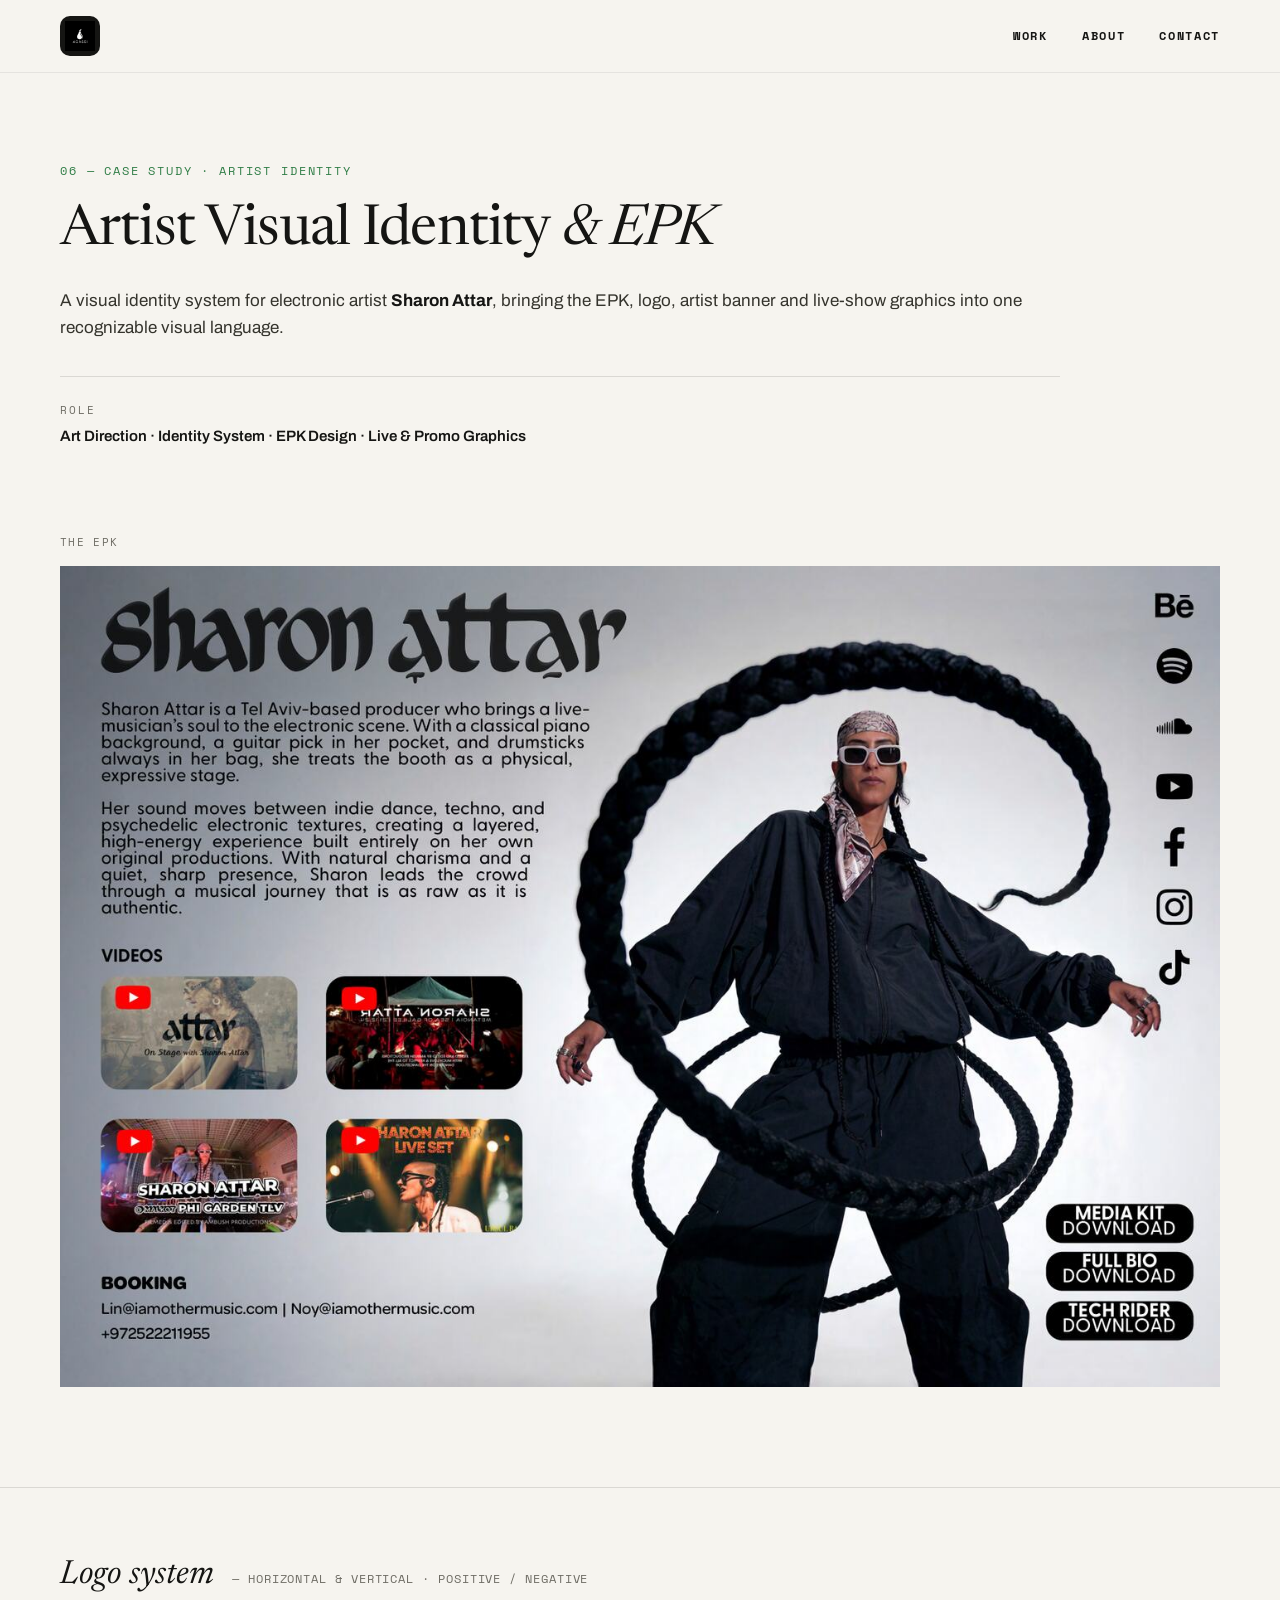
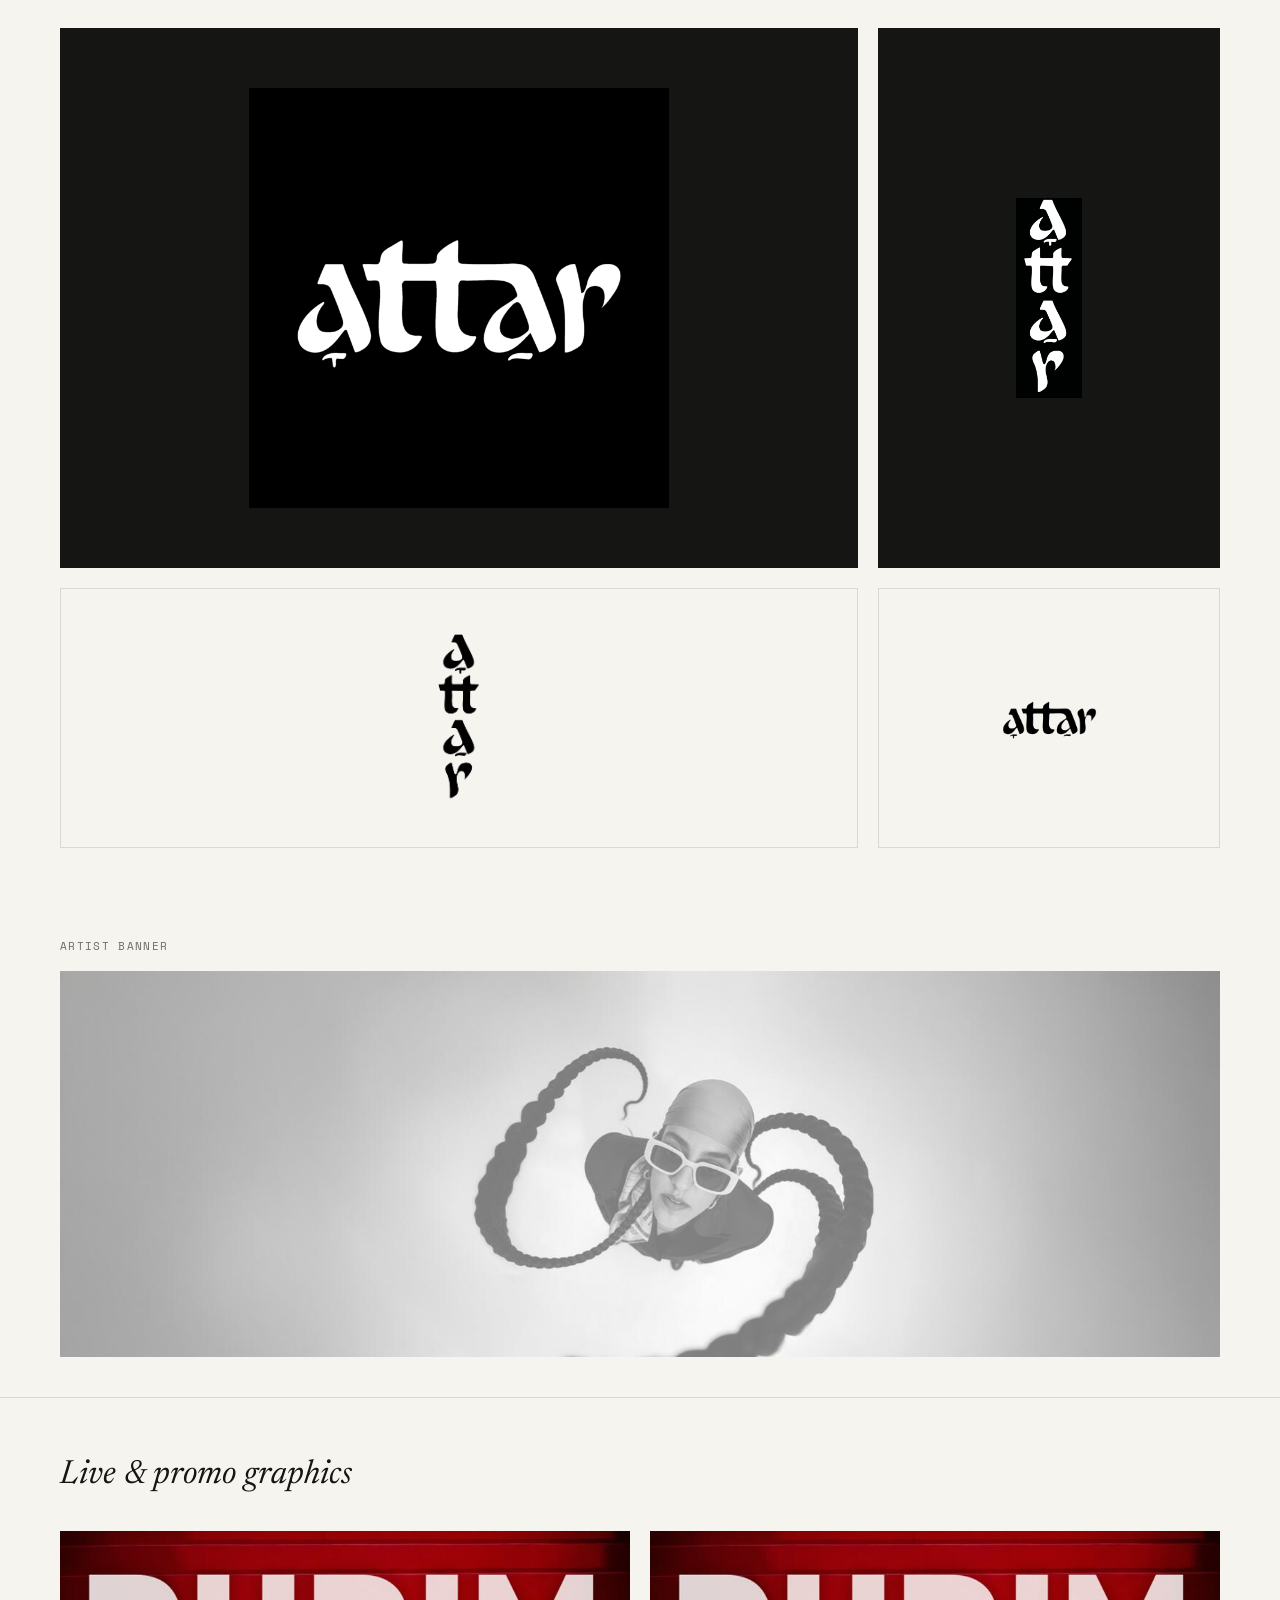
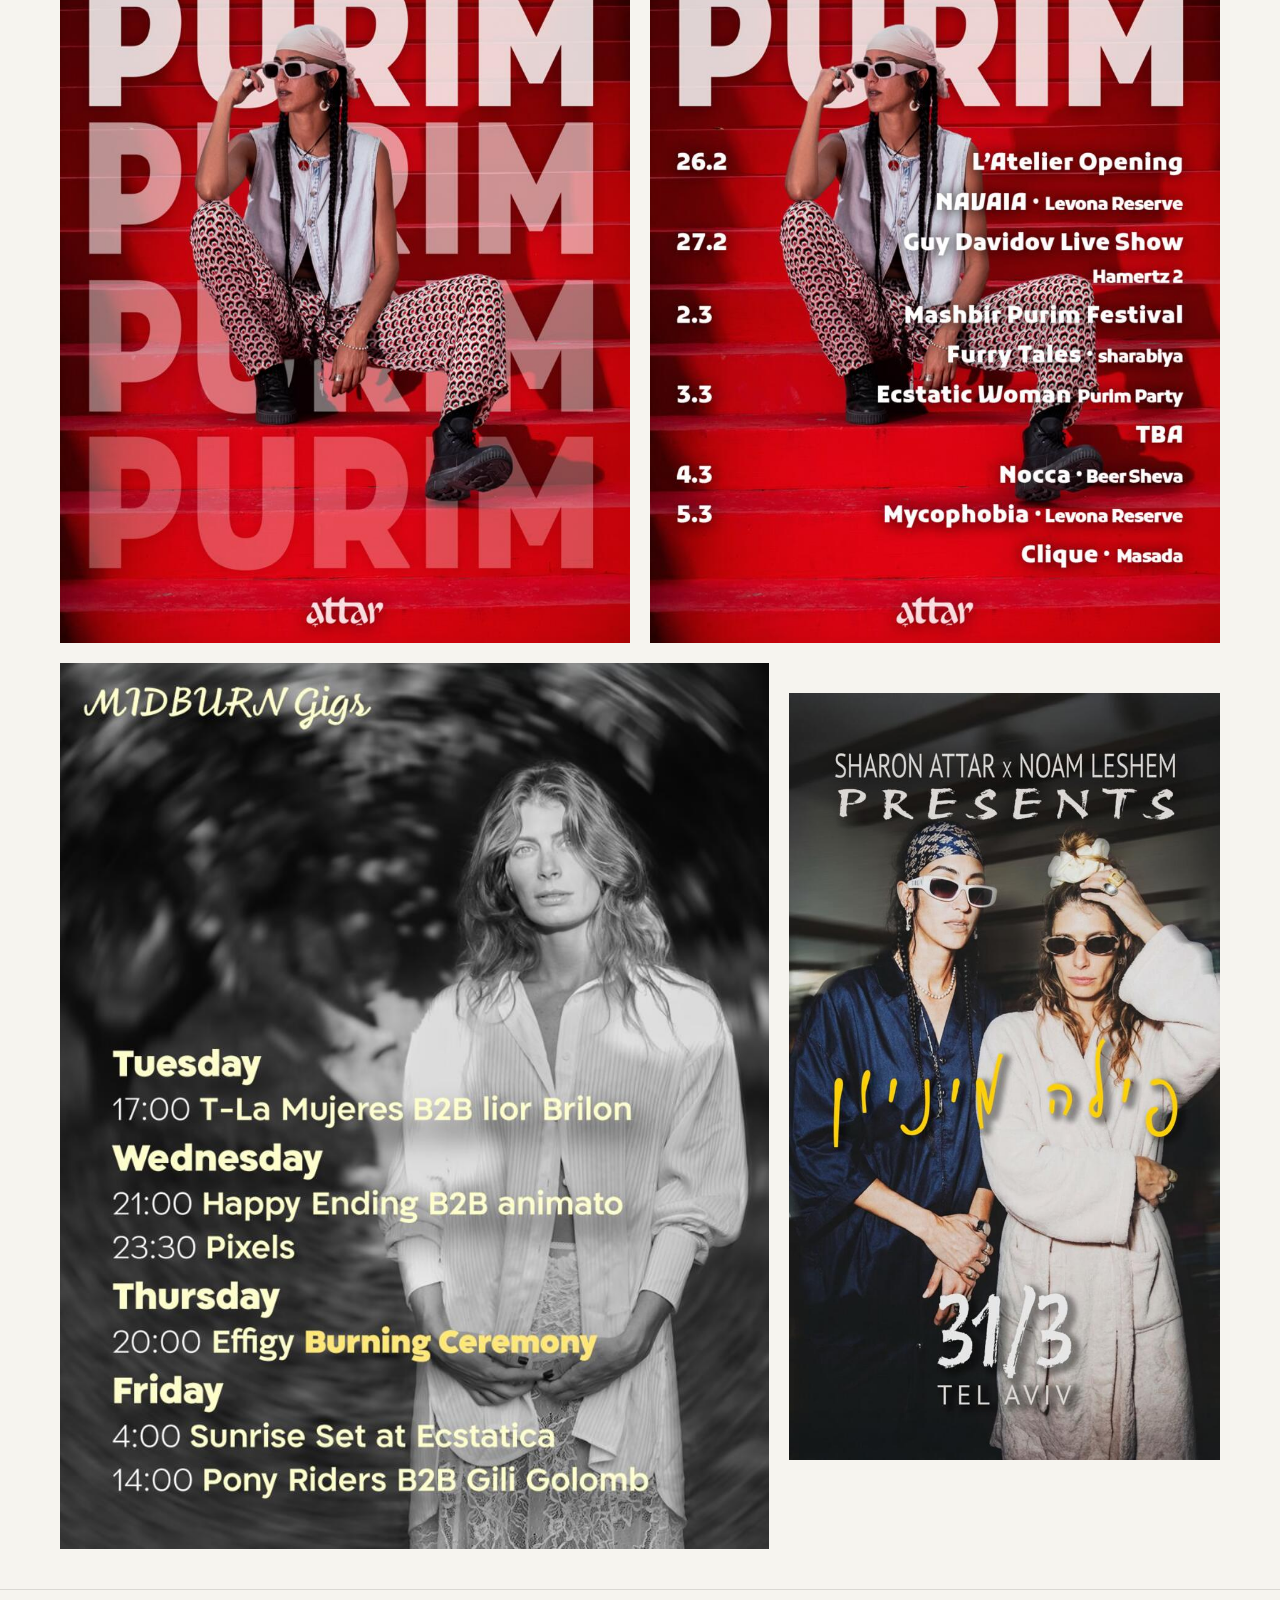
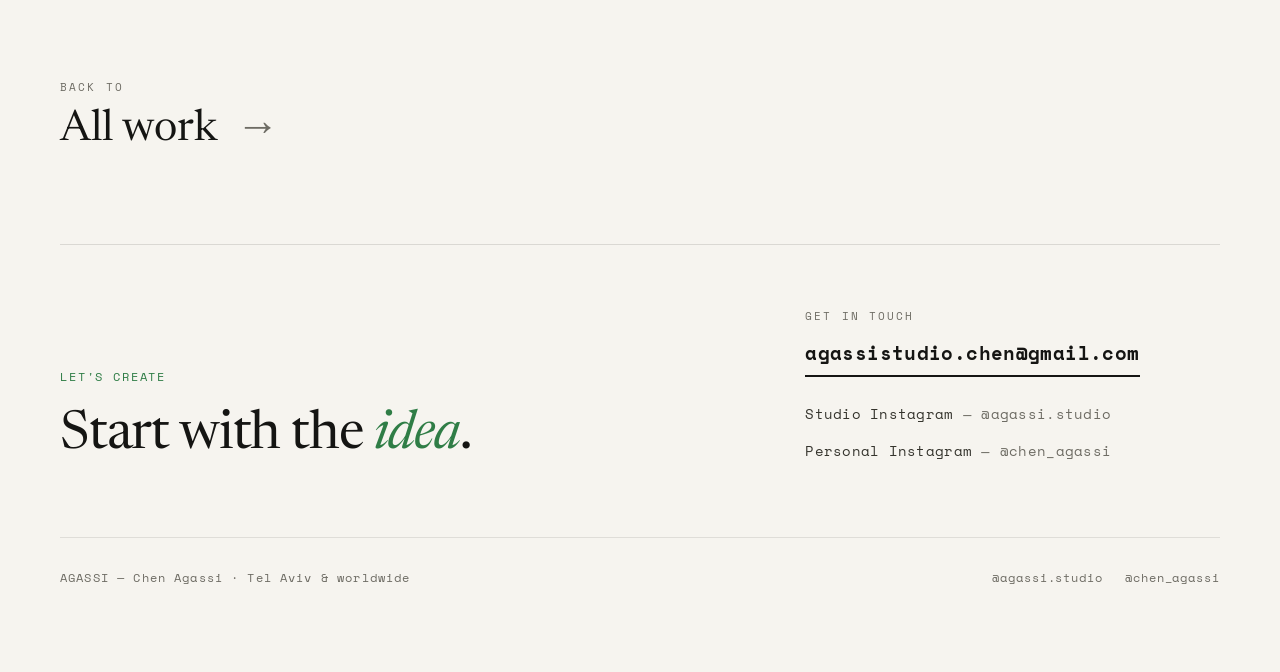
==== commit c1816af0: "Final editorial + SEO pass: approved project copy, canonical + og:url on all pages, absolute og:imag" ====
--- a/artist-epk.html
+++ b/artist-epk.html
@@ -4,13 +4,15 @@
 <meta charset="utf-8">
 <meta name="viewport" content="width=device-width, initial-scale=1, viewport-fit=cover">
 <title>Artist Visual Identity &amp; EPK — AGASSI | Chen Agassi</title>
-<meta name="description" content="A complete visual identity for electronic artist Sharon Attar — press kit, logo system, banner and live-show graphics.">
+<meta name="description" content="A visual identity system for electronic artist Sharon Attar, bringing the EPK, logo, artist banner and live-show graphics into one recognizable visual language.">
 <meta name="theme-color" content="#f6f4ef">
+<link rel="canonical" href="https://www.agassistudio.com/artist-epk.html">
+<meta property="og:url" content="https://www.agassistudio.com/artist-epk.html">
 <meta property="og:type" content="website">
 <meta property="og:site_name" content="AGASSI">
 <meta property="og:title" content="Artist Visual Identity &amp; EPK — AGASSI">
-<meta property="og:description" content="A complete visual identity for electronic artist Sharon Attar.">
-<meta property="og:image" content="assets/artist_epk_main.jpg">
+<meta property="og:description" content="A visual identity system for electronic artist Sharon Attar — EPK, logo, banner and live-show graphics.">
+<meta property="og:image" content="https://www.agassistudio.com/assets/artist_epk_main.jpg">
 <meta name="twitter:card" content="summary_large_image">
 <link rel="icon" type="image/png" sizes="32x32" href="assets/favicon-32.png">
 <link rel="apple-touch-icon" href="assets/apple-touch-icon.png">
@@ -60,9 +62,9 @@
   <div class="wrap">
     <p class="eyebrow" style="margin-bottom:24px">06 — Case Study · Artist Identity</p>
     <h1 id="p-title" class="p-h1 p-h1--sm" style="margin-bottom:26px">Artist Visual Identity <em>&amp; EPK</em></h1>
-    <p class="p-intro">A complete visual identity for electronic artist <strong>Sharon Attar</strong> — a press kit, logo system, banner and live-show graphics built as one coherent world.</p>
+    <p class="p-intro">A visual identity system for electronic artist <strong>Sharon Attar</strong>, bringing the EPK, logo, artist banner and live-show graphics into one recognizable visual language.</p>
     <dl class="p-facts">
-      <div><dt class="label">Role</dt><dd class="v">Art Direction · Logo &amp; Identity System · EPK Layout · Promo Graphics</dd></div>
+      <div><dt class="label">Role</dt><dd class="v">Art Direction · Identity System · EPK Design · Live &amp; Promo Graphics</dd></div>
     </dl>
   </div>
 </section>
@@ -100,7 +102,6 @@
   <div class="wrap">
     <div class="ch-head" style="margin-bottom:36px">
       <h2 id="gigs-l" class="ch-title">Live &amp; promo graphics</h2>
-      <p class="ch-meta">— The system on the street</p>
     </div>
     <div class="g gig-a">
       <img class="cover ar-45" src="assets/artist_purim_key.jpg" width="800" height="1000" alt="Purim key visual" loading="lazy" decoding="async">
